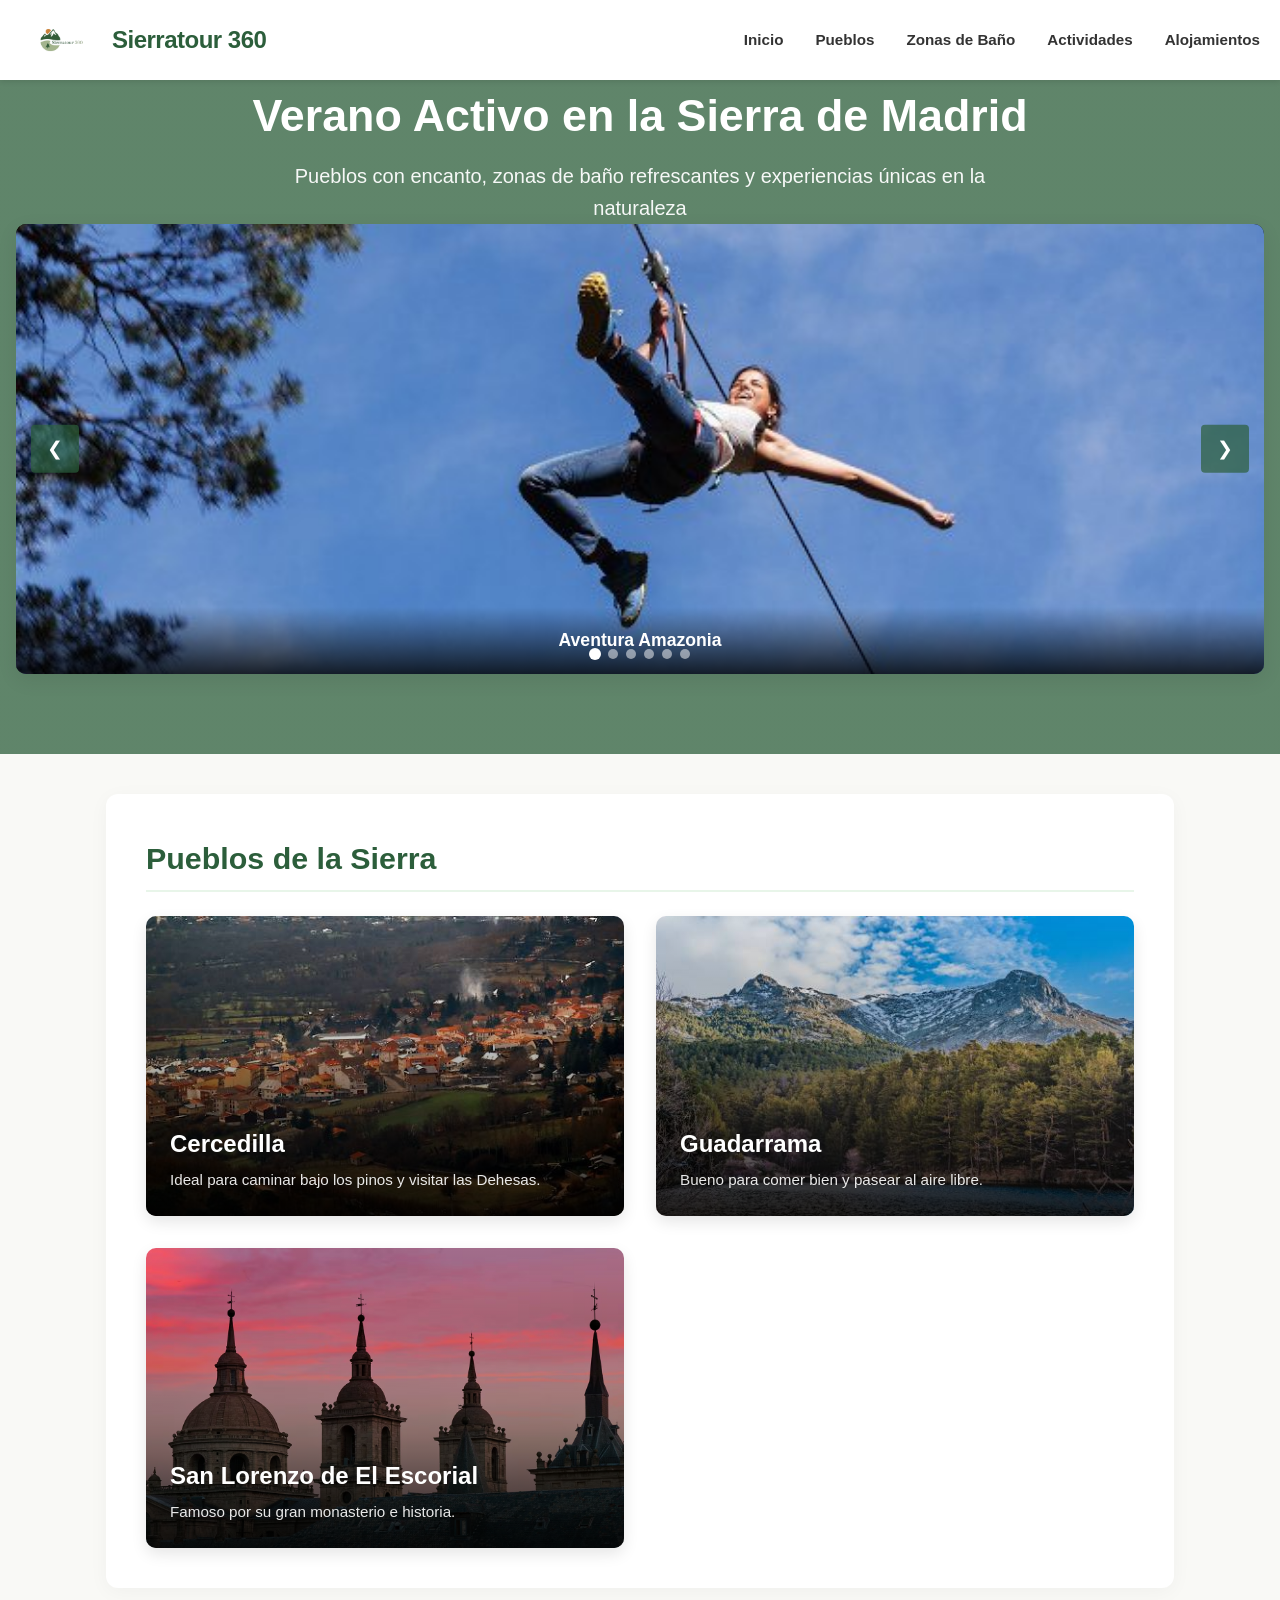
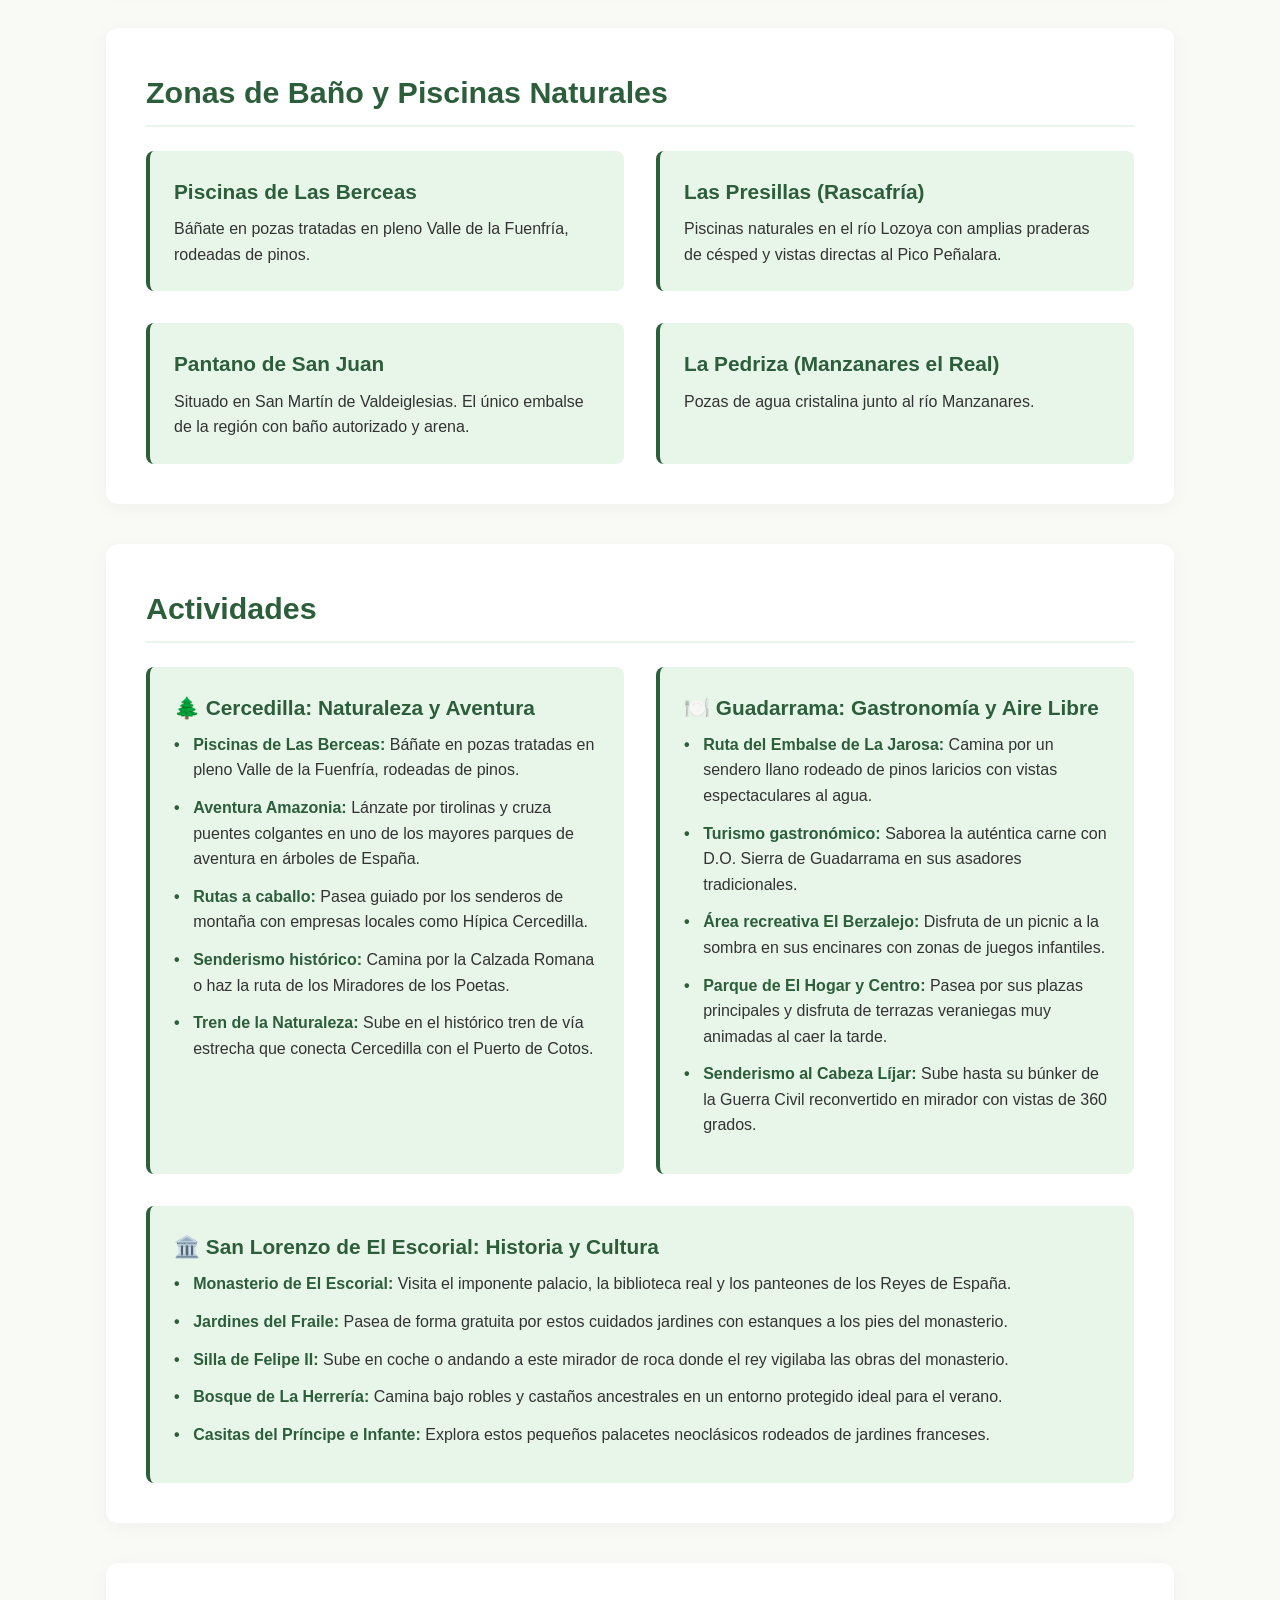
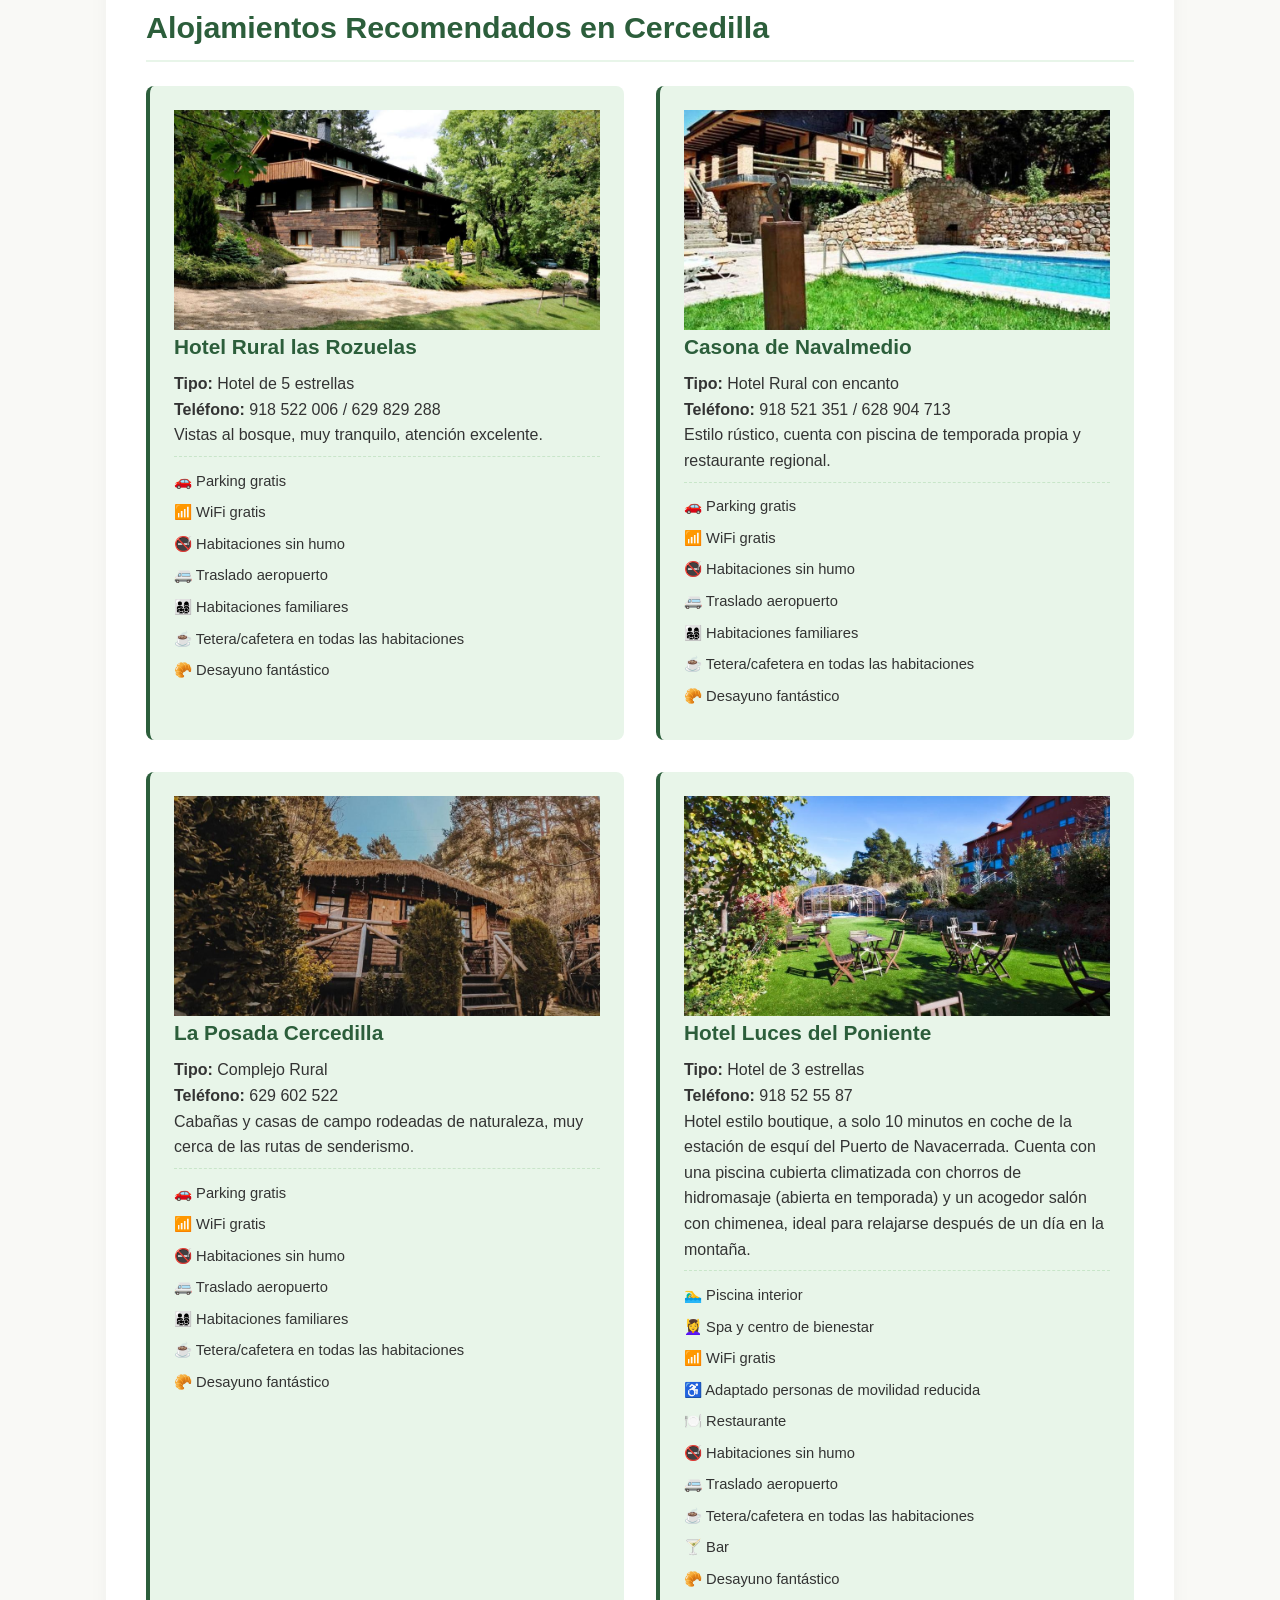
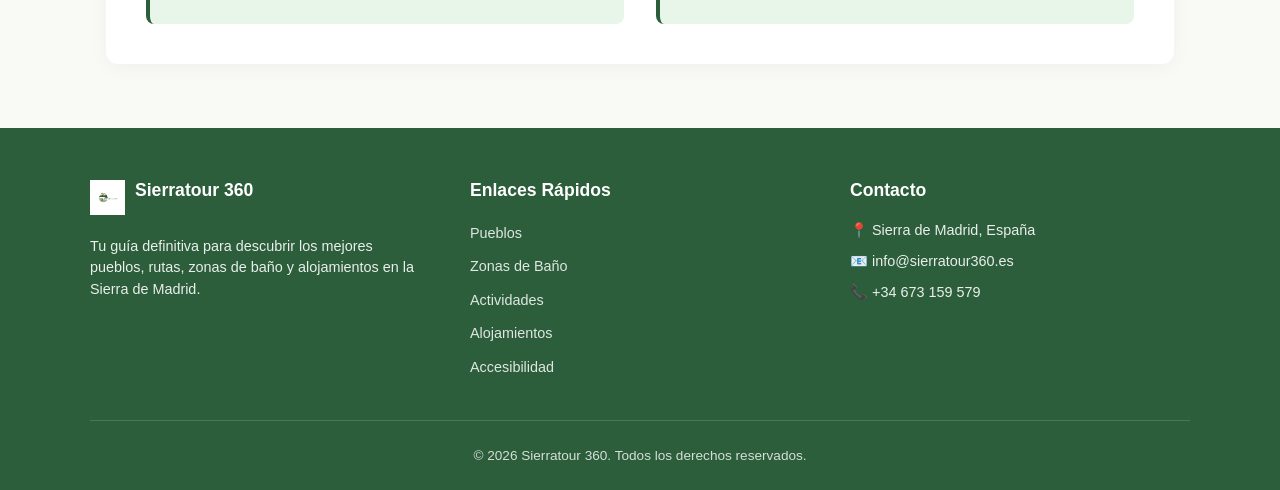
==== index.html @ 0db5c896 "Add files via upload" ====
<!DOCTYPE html>
<html lang="es">
<head>
    <meta charset="UTF-8">
    <meta name="viewport" content="width=device-width, initial-scale=1.0">
    <title>Sierratour 360 - Escapadas de Verano en la Sierra de Madrid</title>
    <link rel="stylesheet" href="./index.css">
    <link rel="icon" type="image/png" href="./img/favicon.png">
</head>
<body>
   
    <!-- Menú de Navegación Profesional -->
    <nav>
        <div class="nav-brand">
            <img src="./img/logo.png" alt="Logo de Sierratour 360" class="logo">
            <h1>Sierratour 360</h1>
        </div>
        <ul>
            <li><a href="./index.html">Inicio</a></li>
            <li><a href="#pueblos">Pueblos</a></li>
            <li><a href="#bano">Zonas de Baño</a></li>
            <li><a href="#actividades">Actividades</a></li>
            <li><a href="#alojamientos">Alojamientos</a></li>
        </ul>
    </nav>

    <header>
        <h1>Verano Activo en la Sierra de Madrid</h1>
        <p>Pueblos con encanto, zonas de baño refrescantes y experiencias únicas en la naturaleza</p>
    <div class="main-slider-container">
        <div class="main-slider-track">
            <div class="main-slide active">
                <img src="./img/amazonia.jpg" alt="Paisaje de montaña">
                <div class="main-slide-caption">Aventura Amazonia</div>
            </div>
            <div class="main-slide">
                <img src="./img/navacerrada.jpg" alt="Bosque de pinos">
                <div class="main-slide-caption">Rutas Navacerrada</div>
            </div>
            <div class="main-slide">
                <img src="./img/caballo.jpg" alt="Naturaleza estival">
                <div class="main-slide-caption">Rutas a Caballo</div>
            </div>
            <div class="main-slide">
                <img src="./img/escalada.jpg" alt="Guadarrama">
                <div class="main-slide-caption">Escalada en La Pedriza</div>
            </div>
            <div class="main-slide">
                <img src="./img/herreria.jpg" alt="San Lorenzo de El Escorial">
                <div class="main-slide-caption">Ruta por el bosque deLa Herreria</div>
        </div>
          <div class="main-slide">
                <img src="./img/monasterio.jpg" alt="San Lorenzo de El Escorial">
                <div class="main-slide-caption">Patrimonio e historia en El Escorial</div>
        </div>
        
        <!-- Botones de control manual -->
        <button class="main-slider-btn prev-btn" aria-label="Imagen anterior">&#10094;</button>
        <button class="main-slider-btn next-btn" aria-label="Imagen siguiente">&#10095;</button>

        <!-- Indicadores de puntos -->
        <div class="main-slider-dots">
            <span class="dot active" data-index="0"></span>
            <span class="dot" data-index="1"></span>
            <span class="dot" data-index="2"></span>
            <span class="dot" data-index="3"></span>
            <span class="dot" data-index="4"></span>
            <span class="dot" data-index="5"></span>
           
        </div>
    </div>
    </header>

    <main>
   
        <!-- Pueblos de la Sierra -->
        <section id="pueblos">
            <h2>Pueblos de la Sierra</h2>
            <div class="grid">
                <div class="town-card">
                    <img src="./img/cercedilla.jpg" alt="Cercedilla">
                    <div class="town-content">
                        <h3>Cercedilla</h3>
                        <p>Ideal para caminar bajo los pinos y visitar las Dehesas.</p>
                    </div>
                </div>
                <div class="town-card">
                    <img src="./img/Guadarrama.jpg" alt="Guadarrama">
                    <div class="town-content">
                        <h3>Guadarrama</h3>
                        <p>Bueno para comer bien y pasear al aire libre.</p>
                    </div>
                </div>
                <div class="town-card">
                    <img src="./img/monasterio2.jpg" alt="San Lorenzo de El Escorial">
                    <div class="town-content">
                        <h3>San Lorenzo de El Escorial</h3>
                        <p>Famoso por su gran monasterio e historia.</p>
                    </div>
                </div>
            </div>
        </section>

        <!-- Zonas de Baño -->
        <section id="bano">
            <h2>Zonas de Baño y Piscinas Naturales</h2>
            <div class="grid">
                <div class="card">
                    <h3>Piscinas de Las Berceas</h3>
                    <p>Báñate en pozas tratadas en pleno Valle de la Fuenfría, rodeadas de pinos.</p>
                </div>
                <div class="card">
                    <h3>Las Presillas (Rascafría)</h3>
                    <p>Piscinas naturales en el río Lozoya con amplias praderas de césped y vistas directas al Pico Peñalara.</p>
                </div>
                <div class="card">
                    <h3>Pantano de San Juan</h3>
                    <p>Situado en San Martín de Valdeiglesias. El único embalse de la región con baño autorizado y arena.</p>
                </div>
                <div class="card">
                    <h3>La Pedriza (Manzanares el Real)</h3>
                    <p>Pozas de agua cristalina junto al río Manzanares.</p>
                </div>
            </div>
        </section>

        <!-- Actividades -->
        <section id="actividades">
            <h2>Actividades</h2>
            <div class="grid">
                <div class="card">
                    <h3>🌲 Cercedilla: Naturaleza y Aventura</h3>
                    <ul>
                        <li><strong>Piscinas de Las Berceas:</strong> Báñate en pozas tratadas en pleno Valle de la Fuenfría, rodeadas de pinos.</li>
                        <li><strong>Aventura Amazonia:</strong> Lánzate por tirolinas y cruza puentes colgantes en uno de los mayores parques de aventura en árboles de España.</li>
                        <li><strong>Rutas a caballo:</strong> Pasea guiado por los senderos de montaña con empresas locales como Hípica Cercedilla.</li>
                        <li><strong>Senderismo histórico:</strong> Camina por la Calzada Romana o haz la ruta de los Miradores de los Poetas.</li>
                        <li><strong>Tren de la Naturaleza:</strong> Sube en el histórico tren de vía estrecha que conecta Cercedilla con el Puerto de Cotos.</li>
                    </ul>
                </div>

                <div class="card">
                    <h3>🍽️ Guadarrama: Gastronomía y Aire Libre</h3>
                    <ul>
                        <li><strong>Ruta del Embalse de La Jarosa:</strong> Camina por un sendero llano rodeado de pinos laricios con vistas espectaculares al agua.</li>
                        <li><strong>Turismo gastronómico:</strong> Saborea la auténtica carne con D.O. Sierra de Guadarrama en sus asadores tradicionales.</li>
                        <li><strong>Área recreativa El Berzalejo:</strong> Disfruta de un picnic a la sombra en sus encinares con zonas de juegos infantiles.</li>
                        <li><strong>Parque de El Hogar y Centro:</strong> Pasea por sus plazas principales y disfruta de terrazas veraniegas muy animadas al caer la tarde.</li>
                        <li><strong>Senderismo al Cabeza Líjar:</strong> Sube hasta su búnker de la Guerra Civil reconvertido en mirador con vistas de 360 grados.</li>
                    </ul>
                </div>

                <div class="card" style="grid-column: 1 / -1;">
                    <h3>🏛️ San Lorenzo de El Escorial: Historia y Cultura</h3>
                    <ul>
                        <li><strong>Monasterio de El Escorial:</strong> Visita el imponente palacio, la biblioteca real y los panteones de los Reyes de España.</li>
                        <li><strong>Jardines del Fraile:</strong> Pasea de forma gratuita por estos cuidados jardines con estanques a los pies del monasterio.</li>
                        <li><strong>Silla de Felipe II:</strong> Sube en coche o andando a este mirador de roca donde el rey vigilaba las obras del monasterio.</li>
                        <li><strong>Bosque de La Herrería:</strong> Camina bajo robles y castaños ancestrales en un entorno protegido ideal para el verano.</li>
                        <li><strong>Casitas del Príncipe e Infante:</strong> Explora estos pequeños palacetes neoclásicos rodeados de jardines franceses.</li>
                    </ul>
                </div>
            </div>
        </section>

        <!-- Alojamientos -->
        <section id="alojamientos">
            <h2>Alojamientos Recomendados en Cercedilla</h2>
            <div class="grid">
                <div class="card">
                    <div class="card-img-container">
                        <img src="./img/rozuelas.jpg" alt="Hotel Rural las Rozuelas">
                    </div>
                    <h3>Hotel Rural las Rozuelas </h3>
                    <p><strong>Tipo:</strong> Hotel de 5 estrellas</p>
                    <p><strong>Teléfono:</strong> 918 522 006 / 629 829 288</p>
                    <p>Vistas al bosque, muy tranquilo, atención excelente.</p>
                    <ul class="amenities-list">
                        <li>🚗 Parking gratis</li>
                        <li>📶 WiFi gratis</li>
                        <li>🚭 Habitaciones sin humo</li>
                        <li>🚐 Traslado aeropuerto</li>
                        <li>👨‍👩‍👧‍👦 Habitaciones familiares</li>
                        <li>☕ Tetera/cafetera en todas las habitaciones</li>
                        <li>🥐 Desayuno fantástico</li>
                    </ul>
                </div>
                <div class="card">
                    <div class="card-img-container">
                        <img src="./img/navalmedio.jpg" alt="Casona de Navalmedio">
                    </div>
                    <h3>Casona de Navalmedio</h3>
                    <p><strong>Tipo:</strong> Hotel Rural con encanto</p>
                    <p><strong>Teléfono:</strong> 918 521 351 / 628 904 713</p>
                    <p>Estilo rústico, cuenta con piscina de temporada propia y restaurante regional.</p>
                    <ul class="amenities-list">
                        <li>🚗 Parking gratis</li>
                        <li>📶 WiFi gratis</li>
                        <li>🚭 Habitaciones sin humo</li>
                        <li>🚐 Traslado aeropuerto</li>
                        <li>👨‍👩‍👧‍👦 Habitaciones familiares</li>
                        <li>☕ Tetera/cafetera en todas las habitaciones</li>
                        <li>🥐 Desayuno fantástico</li>
                    </ul>
                </div>
                <div class="card">
                    <div class="card-img-container">
                        <img src="./img/posada.jpg" alt="La Posada Cercedilla">
                    </div>
                    <h3>La Posada Cercedilla</h3>
                    <p><strong>Tipo:</strong> Complejo Rural</p>
                    <p><strong>Teléfono:</strong> 629 602 522</p>
                    <p>Cabañas y casas de campo rodeadas de naturaleza, muy cerca de las rutas de senderismo.</p>
                    <ul class="amenities-list">
                        <li>🚗 Parking gratis</li>
                        <li>📶 WiFi gratis</li>
                        <li>🚭 Habitaciones sin humo</li>
                        <li>🚐 Traslado aeropuerto</li>
                        <li>👨‍👩‍👧‍👦 Habitaciones familiares</li>
                        <li>☕ Tetera/cafetera en todas las habitaciones</li>
                        <li>🥐 Desayuno fantástico</li>
                    </ul>
                </div>
                <div class="card">
                    <div class="card-img-container">
                        <img src="./img/poniente.jpg" alt="Hotel Luces del Poniente">
                    </div>
                    <h3>Hotel Luces del Poniente</h3>
                    <p><strong>Tipo:</strong> Hotel de 3 estrellas</p>
                    <p><strong>Teléfono:</strong> 918 52 55 87</p>
                    <p> Hotel estilo boutique, a solo 10 minutos en coche de la estación de esquí del Puerto de Navacerrada. Cuenta con una piscina cubierta climatizada con chorros de hidromasaje (abierta en temporada) y un acogedor salón con chimenea, ideal para relajarse después de un día en la montaña.</p>
                    <ul class="amenities-list">
                        <li>🏊‍♂️ Piscina interior</li>
                        <li>💆‍♀️ Spa y centro de bienestar</li>
                        <li>📶 WiFi gratis</li>
                        <li>♿ Adaptado personas de movilidad reducida</li>
                        <li>🍽️ Restaurante</li>
                        <li>🚭 Habitaciones sin humo</li>
                        <li>🚐 Traslado aeropuerto</li>
                        <li>☕ Tetera/cafetera en todas las habitaciones</li>
                        <li>🍸 Bar</li>
                        <li>🥐 Desayuno fantástico</li>
                    </ul>
                </div>
            </div>
        </section>
    </main>
<script src="./index.js"></script>
    <!-- Footer Profesional -->
    <footer>
        <div class="footer-content">
            <div class="footer-col">
                <div class="footer-brand">
                    <img src="./img/logo.png" alt="Logo de Sierratour 360" class="footer-logo">
                    <h3>Sierratour 360</h3>
                </div>
                <p>Tu guía definitiva para descubrir los mejores pueblos, rutas, zonas de baño y alojamientos en la Sierra de Madrid.</p>
            </div>
            
            <div class="footer-col">
                <h4>Enlaces Rápidos</h4>
                <ul>
                    <li><a href="#pueblos">Pueblos</a></li>
                    <li><a href="#bano">Zonas de Baño</a></li>
                    <li><a href="#actividades">Actividades</a></li>
                    <li><a href="#alojamientos">Alojamientos</a></li>
                      <li><a href="./accesibilidad.html">Accesibilidad</a></li>
                </ul>
            </div>

            <div class="footer-col">
                <h4>Contacto</h4>
                <p>📍 Sierra de Madrid, España</p>
                <p>📧 info@sierratour360.es</p>
                <p>📞 +34 673 159 579</p>
            </div>
        </div>
        
        <div class="footer-bottom">
            <p>&copy; 2026 Sierratour 360. Todos los derechos reservados.</p>
        </div>
    </footer>

</body>
</html>
---- index.css ----
:root {
            --primary: #2c5e3b;
            --secondary: #e8f5e9;
            --accent: #d4a373;
            --text: #333333;
            --bg: #f9f9f6;
            --white: #ffffff;
        }

        * {
            box-sizing: border-box;
            margin: 0;
            padding: 0;
            font-family: 'Segoe UI', Tahoma, Geneva, Verdana, sans-serif;
            scroll-behavior: smooth;
        }

        body {
            background-color: var(--bg);
            color: var(--text);
            line-height: 1.6;
        }

        /* Navbar Sticky Profesional */
nav {
    position: fixed;
    top: 0;
    left: 0;
    width: 100%;
    height: 80px; /* Altura fija y compacta (puedes probar entre 50px y 80px) */
    display: flex;
    justify-content: space-between;
    align-items: center;
    padding: 0 20px;
    background-color: #ffffff; /* Asegúrate de que tenga fondo para que no se mezcle con el texto */
    box-shadow: 0 2px 5px rgba(0,0,0,0.1);
    z-index: 1000; /* Para que siempre esté por encima de todo */
}

        /* Contenedor para alinear logo y título horizontalmente */
        .nav-brand {
            display: flex;
            align-items: center;
            gap: 12px;
        }

        /* Estilo y tamaño controlado para la imagen del logo */
        nav .logo {
            height: 80px;
            width: auto;
            object-fit: contain;
        }

        nav h1 {
            font-size: 1.5rem;
            color: var(--primary);
            font-weight: 700;
            letter-spacing: -0.5px;
        }

        nav ul {
            list-style: none;
            display: flex;
            gap: 2rem;
            flex-wrap: wrap;
        }

        nav a {
            text-decoration: none;
            color: var(--text);
            font-weight: 600;
            font-size: 0.95rem;
            transition: color 0.3s;
        }

        nav a:hover {
            color: var(--primary);
        }

        /* Ajuste responsive opcional para móviles */
        @media (max-width: 768px) {
            nav {
                flex-direction: column;
                gap: 1rem;
                padding: 1rem;
            }
        }
        header {
            background: linear-gradient(rgba(44, 94, 59, 0.75), rgba(44, 94, 59, 0.75)), url('https://images.unsplash.com/photo-1506744038136-46273834b3fb?auto=format&fit=crop&w=1200&q=80') no-repeat center center/cover;
            color: var(--white);
            text-align: center;
            padding: 5rem 1rem;
        }

        header h1 {
            font-size: 2.8rem;
            margin-bottom: 0.5rem;
            font-weight: 800;
        }

        header p {
            font-size: 1.25rem;
            opacity: 0.95;
            max-width: 700px;
            margin: 0 auto;
        }

        main {
            max-width: 1100px;
            margin: 2.5rem auto;
            padding: 0 1rem;
        }

        section {
            background: var(--white);
            margin-bottom: 2.5rem;
            padding: 2.5rem;
            border-radius: 12px;
            box-shadow: 0 4px 20px rgba(0,0,0,0.04);
            scroll-margin-top: 90px;
        }

        h2 {
            color: var(--primary);
            margin-bottom: 1.5rem;
            font-size: 1.9rem;
            border-bottom: 2px solid var(--secondary);
            padding-bottom: 0.5rem;
            font-weight: 700;
        }

        .grid {
            display: grid;
            grid-template-columns: repeat(auto-fit, minmax(320px, 1fr));
            gap: 2rem;
        }

        .card {
            background: var(--secondary);
            padding: 1.5rem;
            border-radius: 8px;
            border-left: 4px solid var(--primary);
            transition: transform 0.3s ease, box-shadow 0.3s ease;
        }

        .card:hover {
            transform: translateY(-3px);
            box-shadow: 0 6px 15px rgba(0,0,0,0.06);
        }

        .card h3 {
            color: var(--primary);
            margin-bottom: 0.5rem;
            font-size: 1.3rem;
        }

        .card ul {
            list-style-type: none;
            margin-top: 0.5rem;
        }

        .card li {
            margin-bottom: 0.75rem;
            position: relative;
            padding-left: 1.2rem;
        }

        .card li::before {
            content: "•";
            color: var(--primary);
            font-weight: bold;
            position: absolute;
            left: 0;
        }

        .card li strong {
            color: var(--primary);
        }
.card-img-container {
            width: 100%;
            height: 220px;
            overflow: hidden;
            position: relative;
        }

        .card-img-container img {
            width: 100%;
            height: 100%;
            object-fit: cover;
            object-position: center;
            transition: transform 0.5s ease;
        }

        .card:hover .card-img-container img {
            transform: scale(1.05);
        }
        .amenities-list {
            list-style: none;
            margin-top: 0.8rem;
            padding-top: 0.8rem;
            border-top: 1px dashed #c8e6c9;
        }

        .amenities-list li {
            margin-bottom: 0.5rem;
            font-size: 0.92rem;
            display: flex;
            align-items: center;
            gap: 0.5rem;
            padding-left: 0 !important;
        }

        .amenities-list li::before {
            content: none !important;
        }

        /* Tarjetas de Pueblos con Imagen de Fondo */
        .town-card {
            position: relative;
            border-radius: 10px;
            overflow: hidden;
            height: 300px;
            display: flex;
            flex-direction: column;
            justify-content: flex-end;
            color: var(--white);
            box-shadow: 0 6px 15px rgba(0,0,0,0.1);
            transition: transform 0.3s ease;
        }

        .town-card:hover {
            transform: translateY(-4px);
        }

        .town-card::before {
            content: "";
            position: absolute;
            top: 0;
            left: 0;
            width: 100%;
            height: 100%;
            background: linear-gradient(to top, rgba(0,0,0,0.85) 0%, rgba(0,0,0,0.2) 60%, transparent 100%);
            z-index: 1;
        }

        .town-card img {
            position: absolute;
            top: 0;
            left: 0;
            width: 100%;
            height: 100%;
            object-fit: cover;
            z-index: 0;
            transition: transform 0.5s ease;
        }

        .town-card:hover img {
            transform: scale(1.05);
        }

        .town-content {
            position: relative;
            z-index: 2;
            padding: 1.5rem;
        }

        .town-content h3 {
            font-size: 1.5rem;
            margin-bottom: 0.3rem;
            color: var(--white);
        }

        .town-content p {
            font-size: 0.95rem;
            opacity: 0.9;
        }

       /* Footer Profesional */
        footer {
            background-color: var(--primary);
            color: var(--white);
            margin-top: 4rem;
            padding: 3rem 2rem 1.5rem 2rem;
        }

        .footer-content {
            max-width: 1100px;
            margin: 0 auto;
            display: grid;
            grid-template-columns: repeat(auto-fit, minmax(250px, 1fr));
            gap: 2.5rem;
            padding-bottom: 2rem;
            border-bottom: 1px solid rgba(255, 255, 255, 0.15);
        }

        .footer-col h3, 
        .footer-col h4 {
            color: var(--white);
            margin-bottom: 1rem;
            font-size: 1.1rem;
            font-weight: 700;
        }

        .footer-brand {
            display: flex;
            align-items: center;
            gap: 10px;
            margin-bottom: 1rem;
        }

        .footer-logo {
            height: 35px;
            width: auto;
            object-fit: contain;
        }

        .footer-col p {
            font-size: 0.9rem;
            opacity: 0.9;
            margin-bottom: 0.6rem;
            line-height: 1.5;
        }

        .footer-col ul {
            list-style: none;
            padding: 0;
        }

        .footer-col ul li {
            margin-bottom: 0.5rem;
        }

        .footer-col ul li a {
            color: var(--white);
            text-decoration: none;
            opacity: 0.85;
            font-size: 0.9rem;
            transition: opacity 0.3s ease;
        }

        .footer-col ul li a:hover {
            opacity: 1;
            text-decoration: underline;
        }

        .footer-bottom {
            max-width: 1100px;
            margin: 0 auto;
            padding-top: 1.5rem;
            text-align: center;
            font-size: 0.85rem;
            opacity: 0.8;
        }
        @media (max-width: 768px) {
            nav {
                flex-direction: column;
                gap: 1rem;
                padding: 1rem;
            }
            nav ul {
                gap: 1rem;
                justify-content: center;
            }
            header h1 {
                font-size: 2.2rem;
            }
        }
        .main-slider-container {
        position: relative;
        width: 100%;
        height: 450px;
        border-radius: 10px;
        overflow: hidden;
        box-shadow: 0 6px 20px rgba(0,0,0,0.08);
        background-color: #000;
    }

    .main-slider-track {
        position: relative;
        width: 100%;
        height: 100%;
    }

    .main-slide {
        position: absolute;
        top: 0;
        left: 0;
        width: 100%;
        height: 100%;
        opacity: 0;
        transition: opacity 0.8s ease-in-out;
    }

    .main-slide.active {
        opacity: 1;
        z-index: 2;
    }

    .main-slide img {
        width: 100%;
        height: 100%;
        object-fit: cover;
    }

    .main-slide-caption {
        position: absolute;
        bottom: 0;
        left: 0;
        width: 100%;
        padding: 1.2rem 2rem;
        background: linear-gradient(to top, rgba(0,0,0,0.8), transparent);
        color: #ffffff;
        font-size: 1.1rem;
        font-weight: 600;
        text-align: center;
        z-index: 3;
    }

    .main-slider-btn {
        position: absolute;
        top: 50%;
        transform: translateY(-50%);
        background-color: rgba(44, 94, 59, 0.7);
        color: white;
        border: none;
        padding: 0.8rem 1rem;
        font-size: 1.2rem;
        cursor: pointer;
        z-index: 10;
        border-radius: 4px;
        transition: background-color 0.3s;
    }

    .main-slider-btn:hover {
        background-color: rgba(44, 94, 59, 1);
    }

    .prev-btn {
        left: 15px;
    }

    .next-btn {
        right: 15px;
    }

    .main-slider-dots {
        position: absolute;
        bottom: 15px;
        left: 50%;
        transform: translateX(-50%);
        display: flex;
        gap: 8px;
        z-index: 10;
    }

    .dot {
        width: 10px;
        height: 10px;
        border-radius: 50%;
        background-color: rgba(255, 255, 255, 0.5);
        cursor: pointer;
        transition: background-color 0.3s;
    }

    .dot.active {
        background-color: #ffffff;
        transform: scale(1.2);
    }

    @media (max-width: 768px) {
        .main-slider-container {
            height: 300px;
        }
        .main-slide-caption {
            font-size: 0.95rem;
            padding: 0.8rem 1rem;
        }
    }
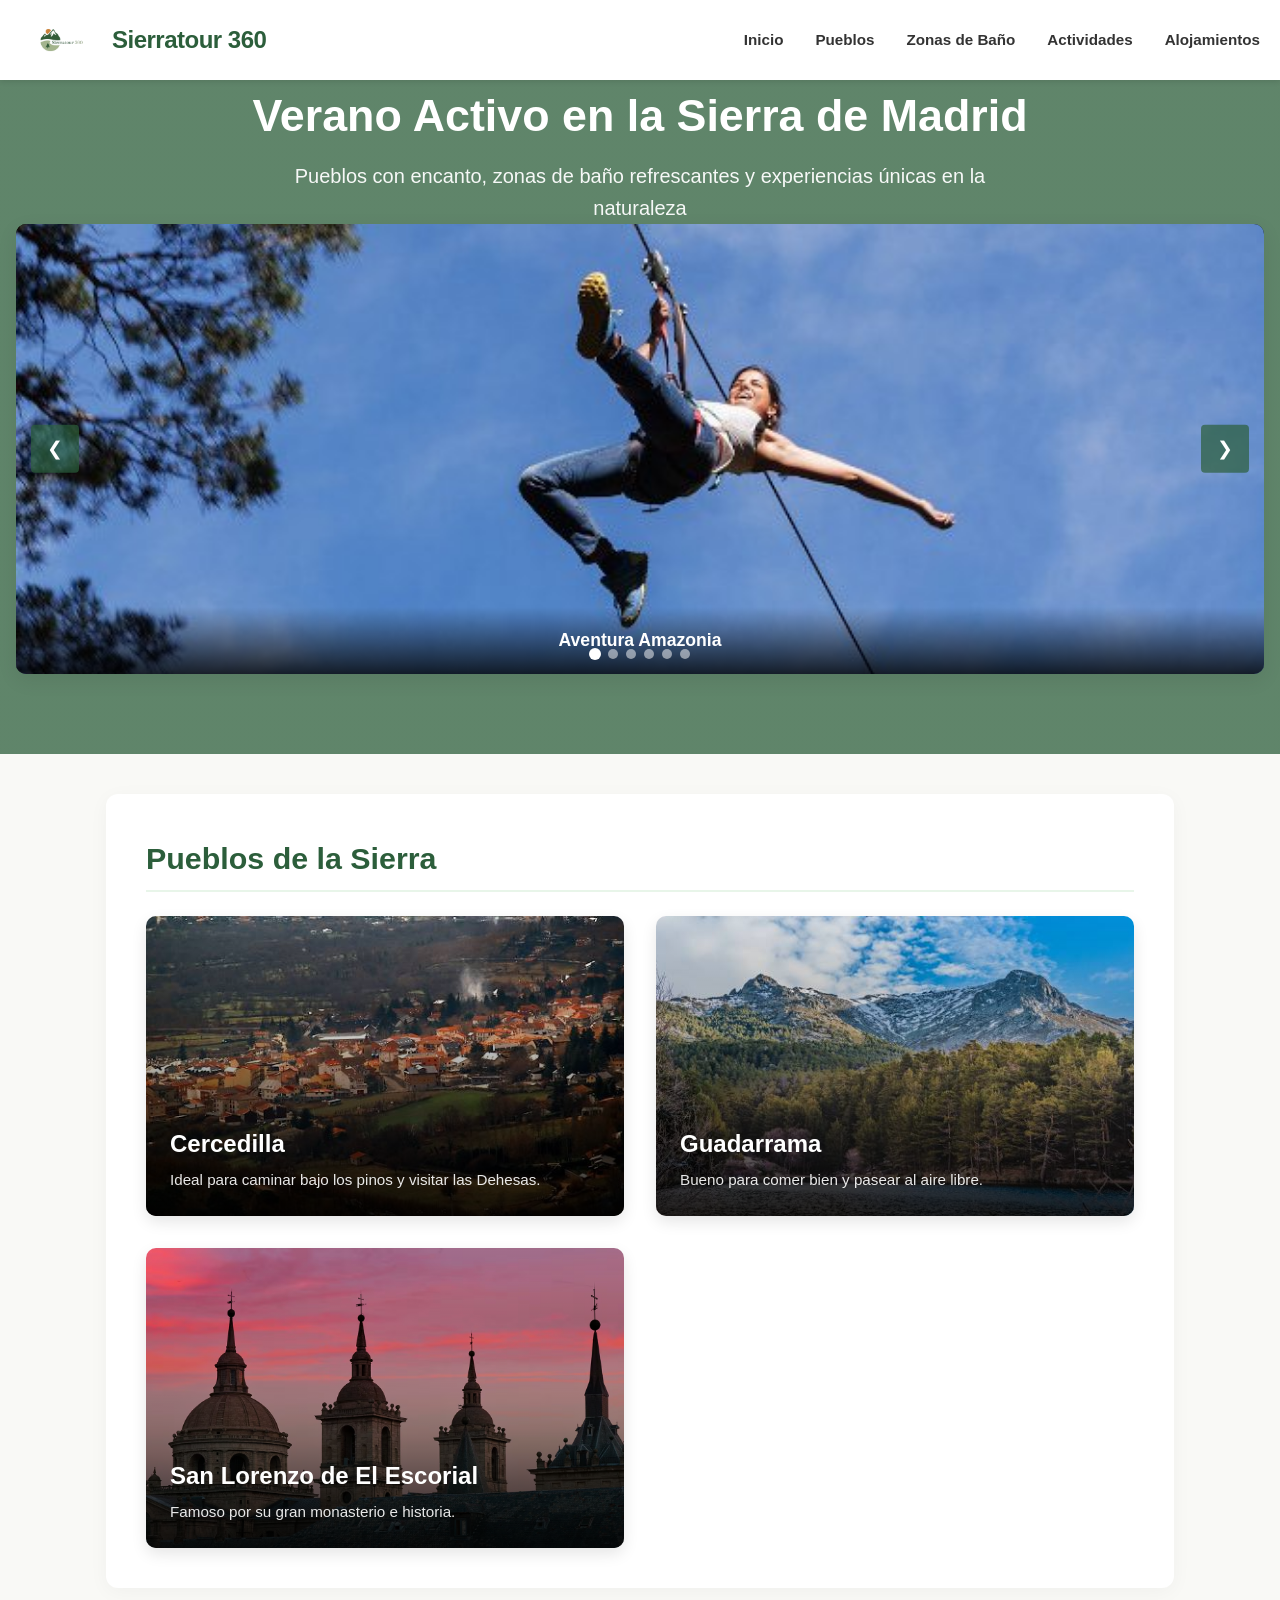
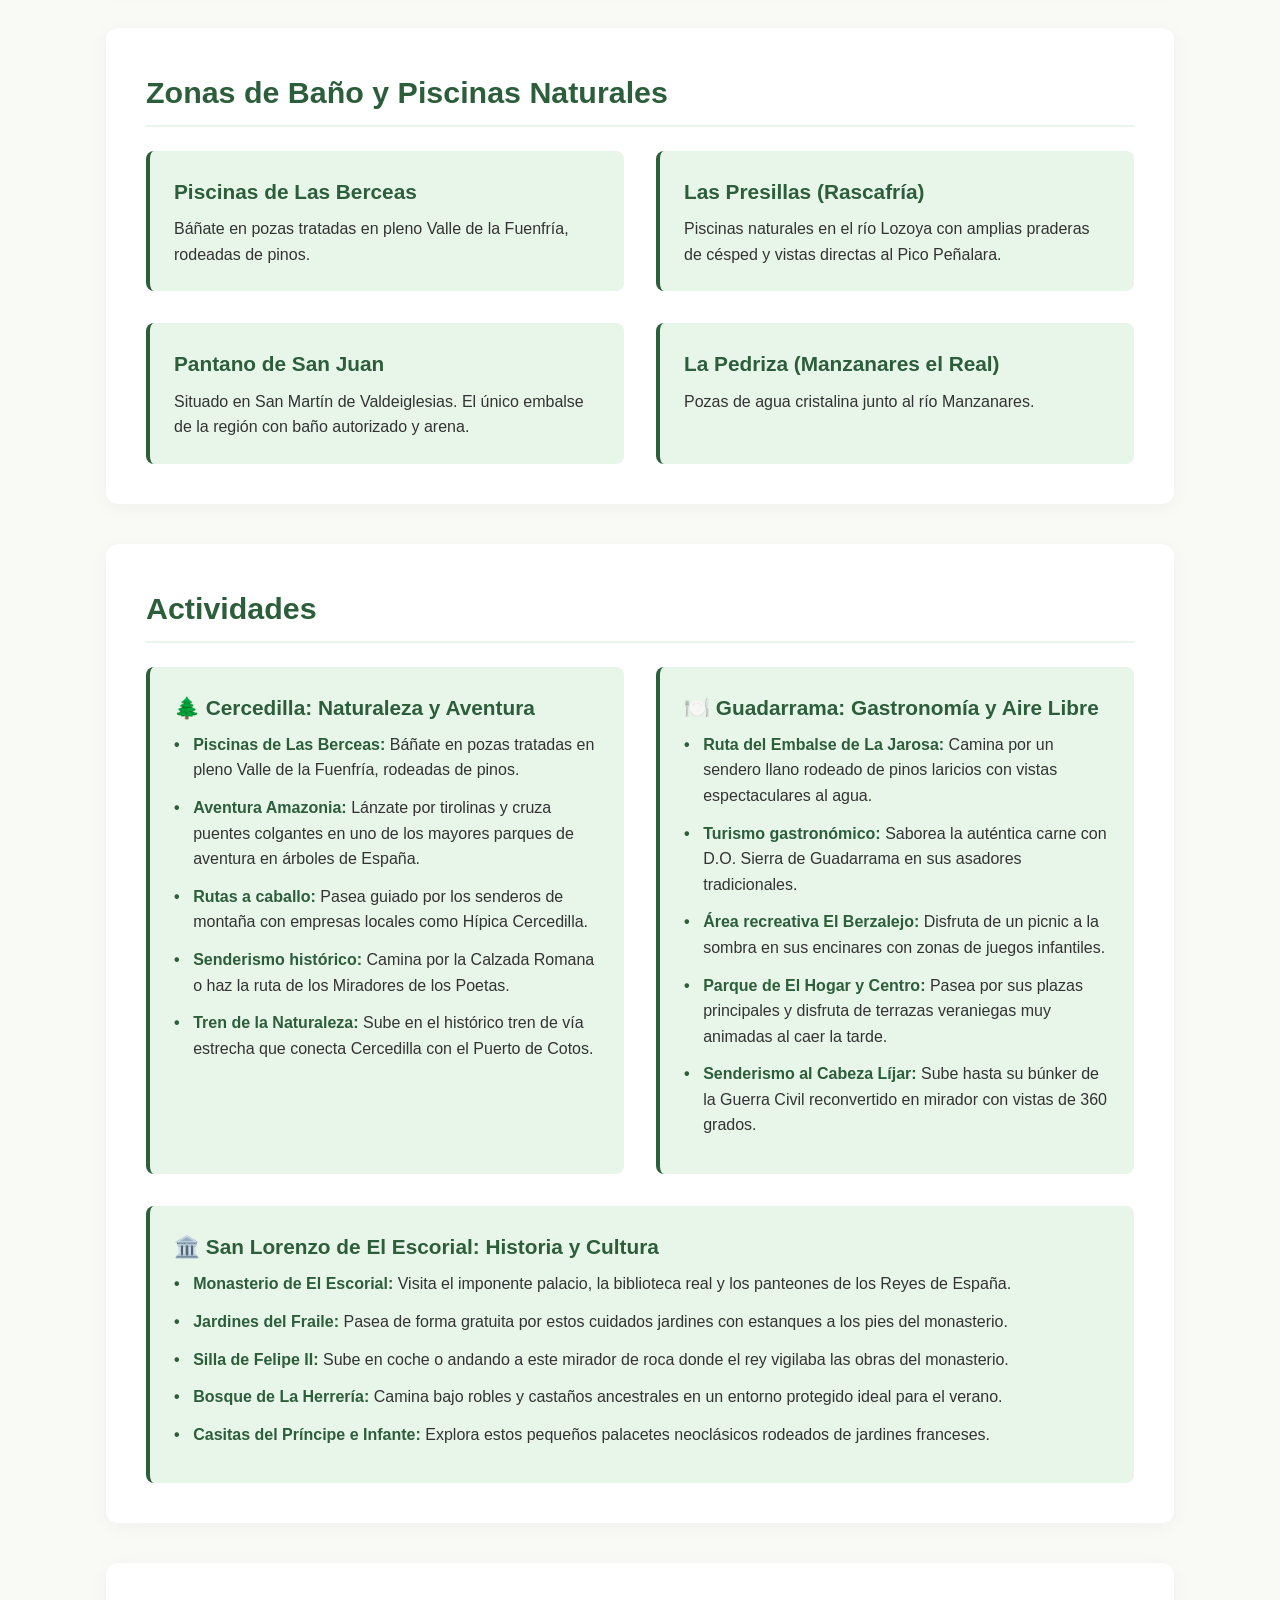
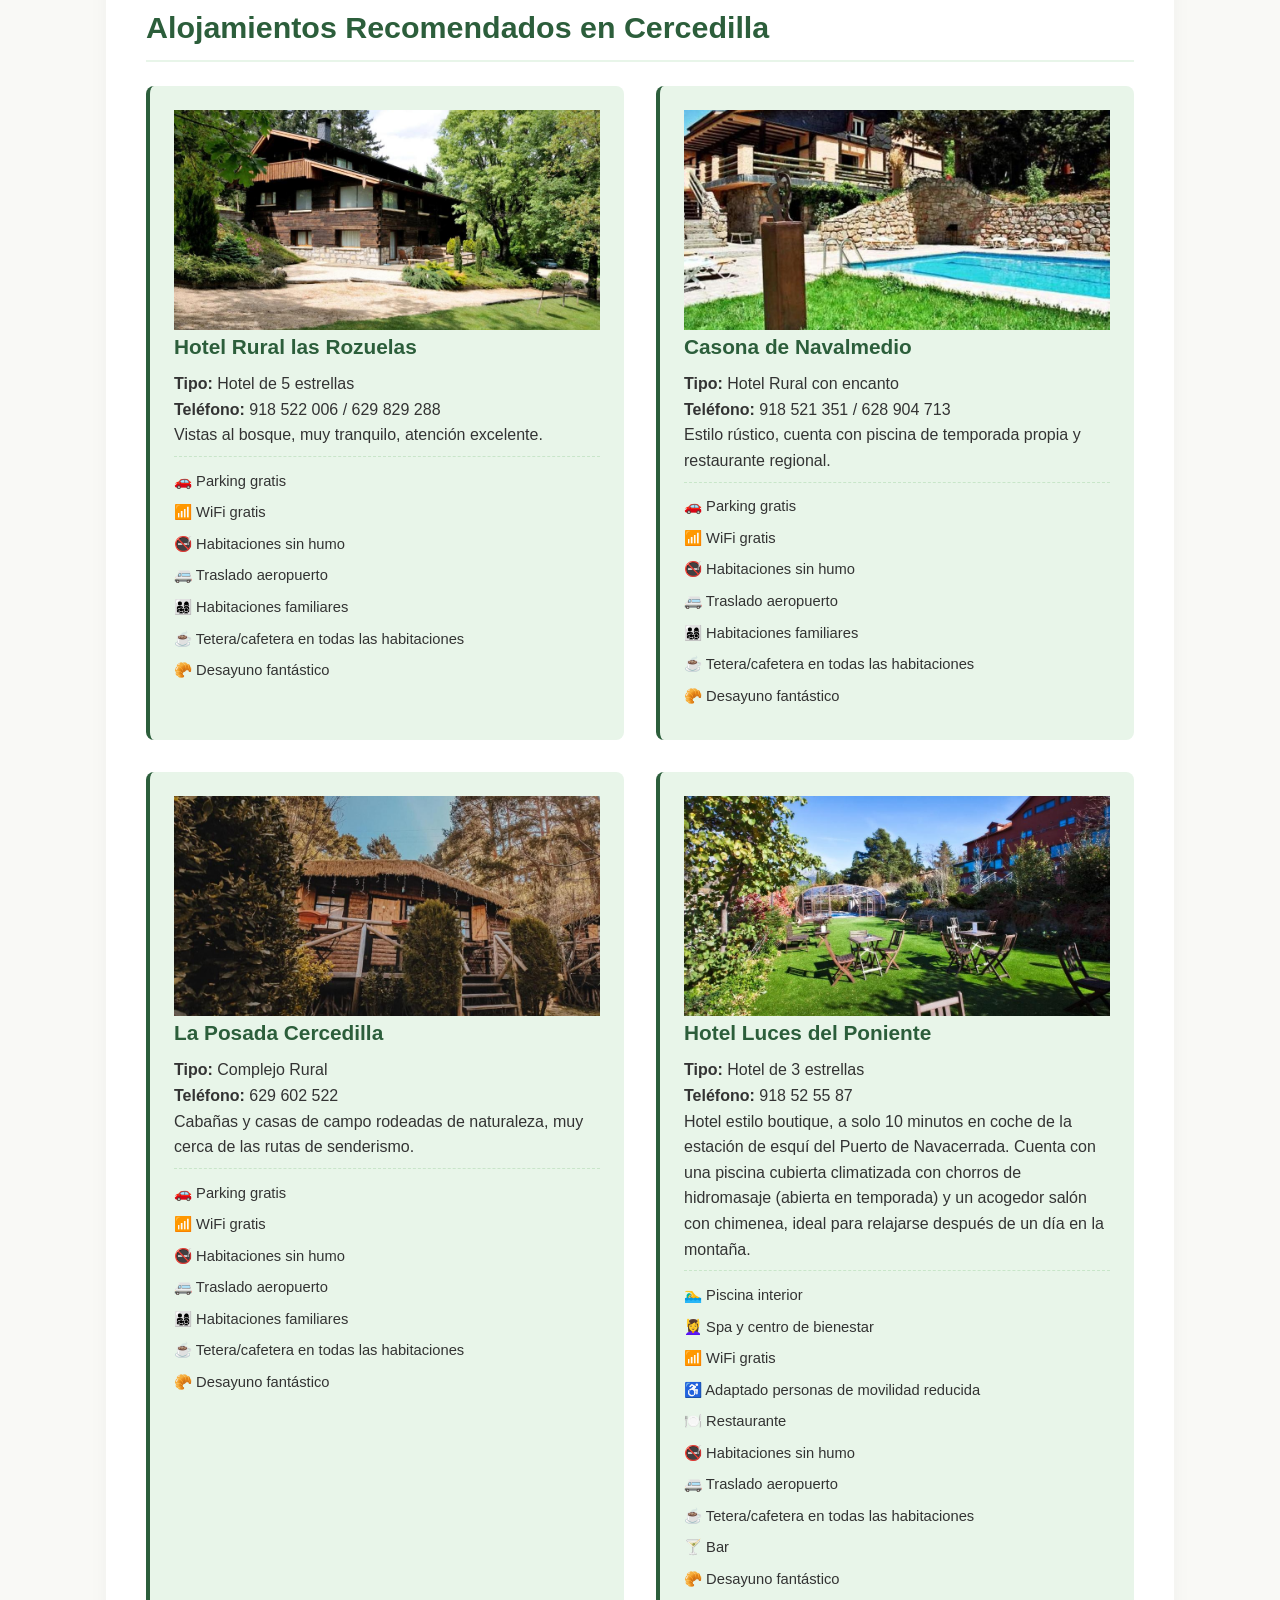
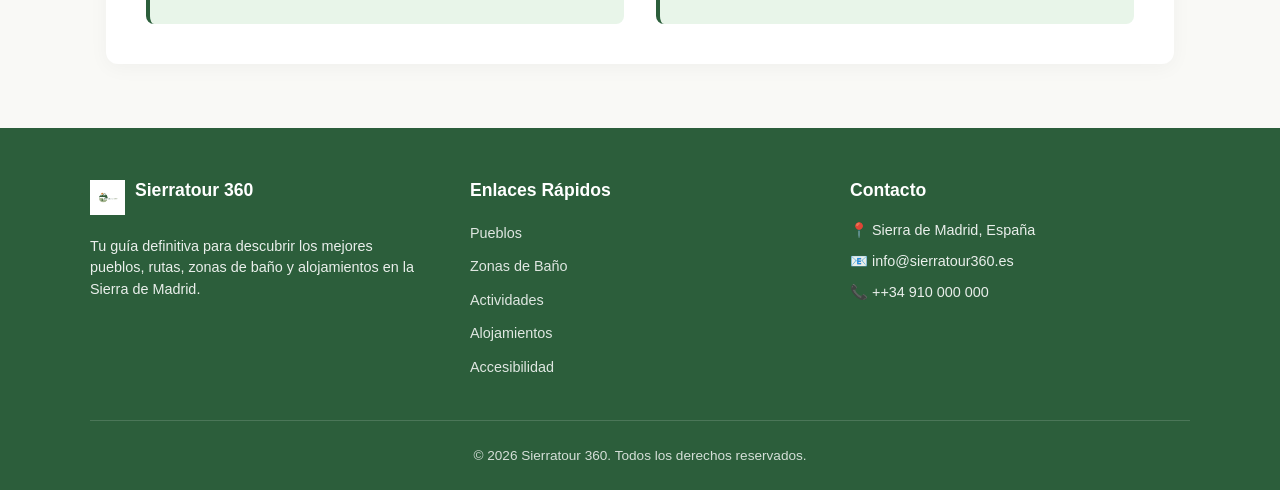
==== commit 66568910: "Fix HTML encoding issues in index.html" ====
--- a/index.html
+++ b/index.html
@@ -5,7 +5,7 @@
     <meta name="viewport" content="width=device-width, initial-scale=1.0">
     <title>Sierratour 360 - Escapadas de Verano en la Sierra de Madrid</title>
     <link rel="stylesheet" href="./index.css">
-    <link rel="icon" type="image/png" href="./img/favicon.png">
+    <link rel="icon" type="image/png" href="./img/logo.png">
 </head>
 <body>
    
@@ -272,7 +272,7 @@
                 <h4>Contacto</h4>
                 <p>📍 Sierra de Madrid, España</p>
                 <p>📧 info@sierratour360.es</p>
-                <p>📞 +34 673 159 579</p>
+                <p>📞 ++34 910 000 000</p>
             </div>
         </div>
         
@@ -282,4 +282,4 @@
     </footer>
 
 </body>
-</html>+</html>
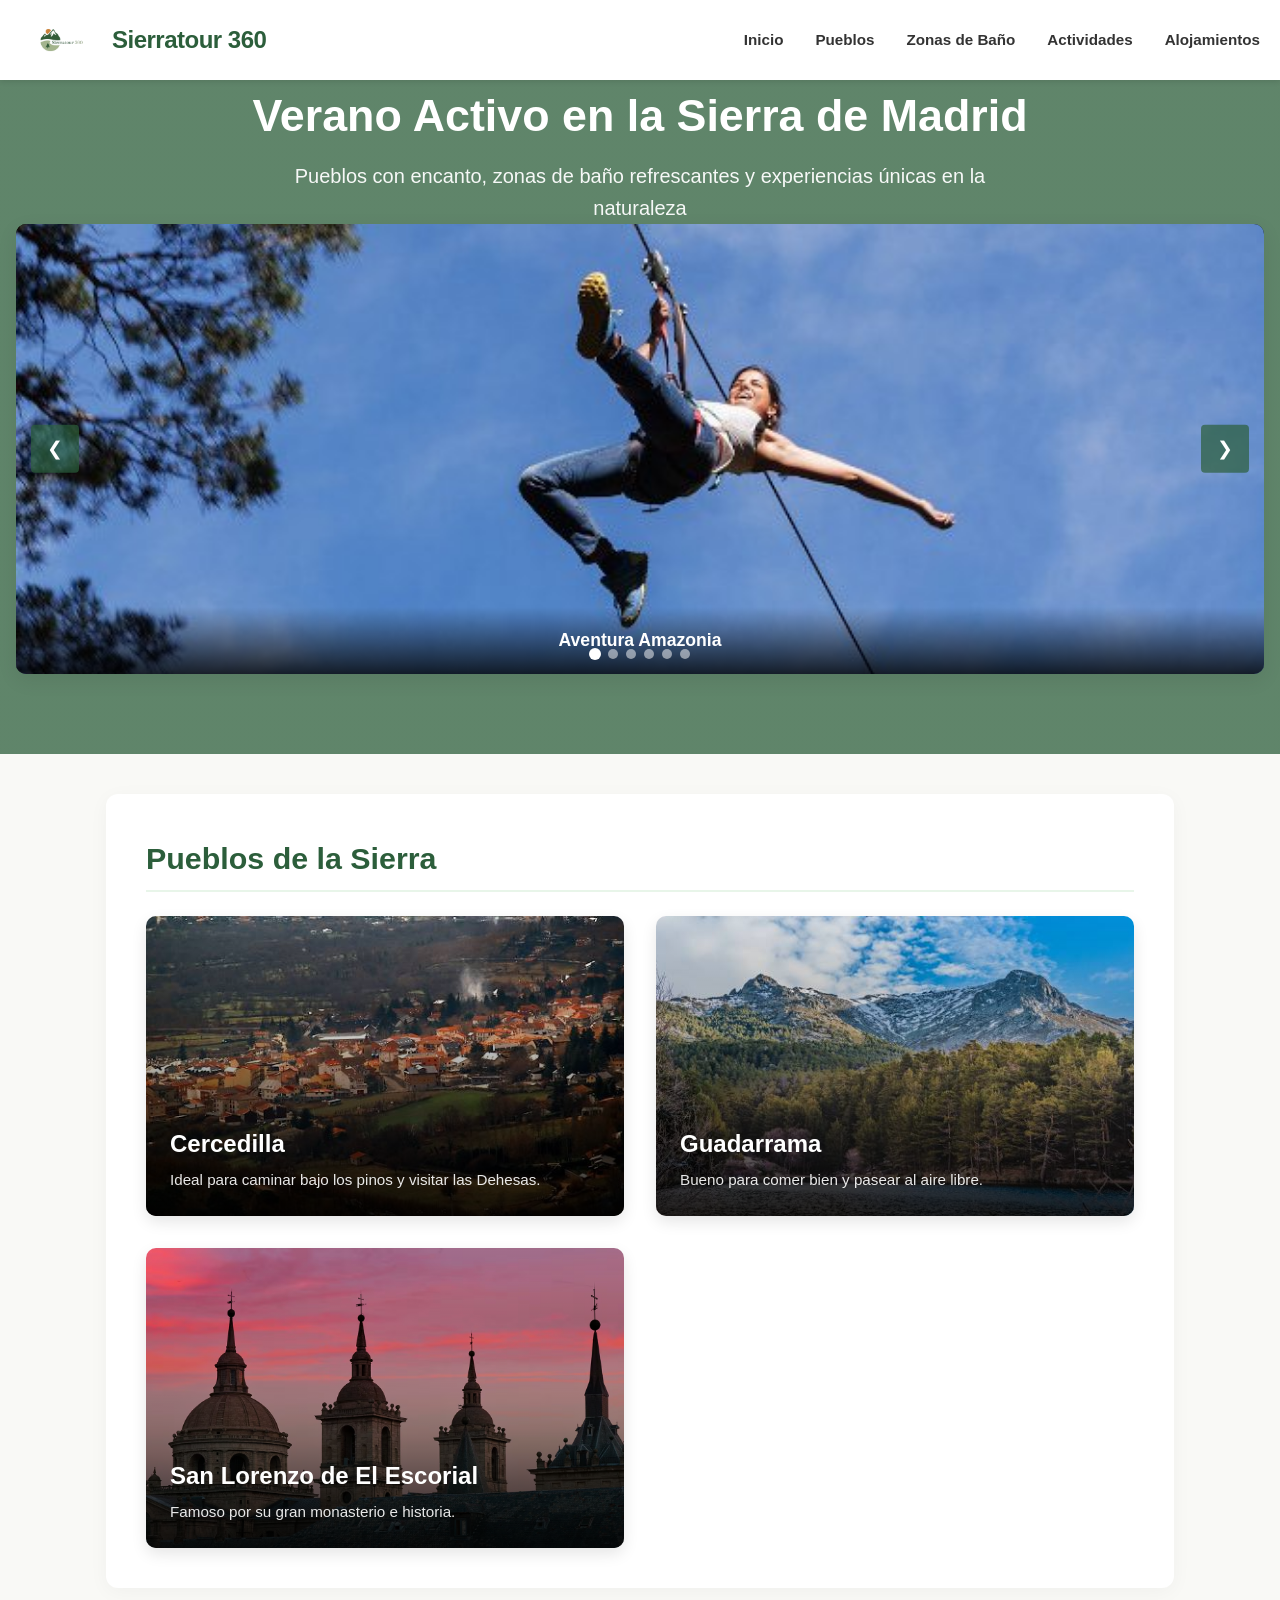
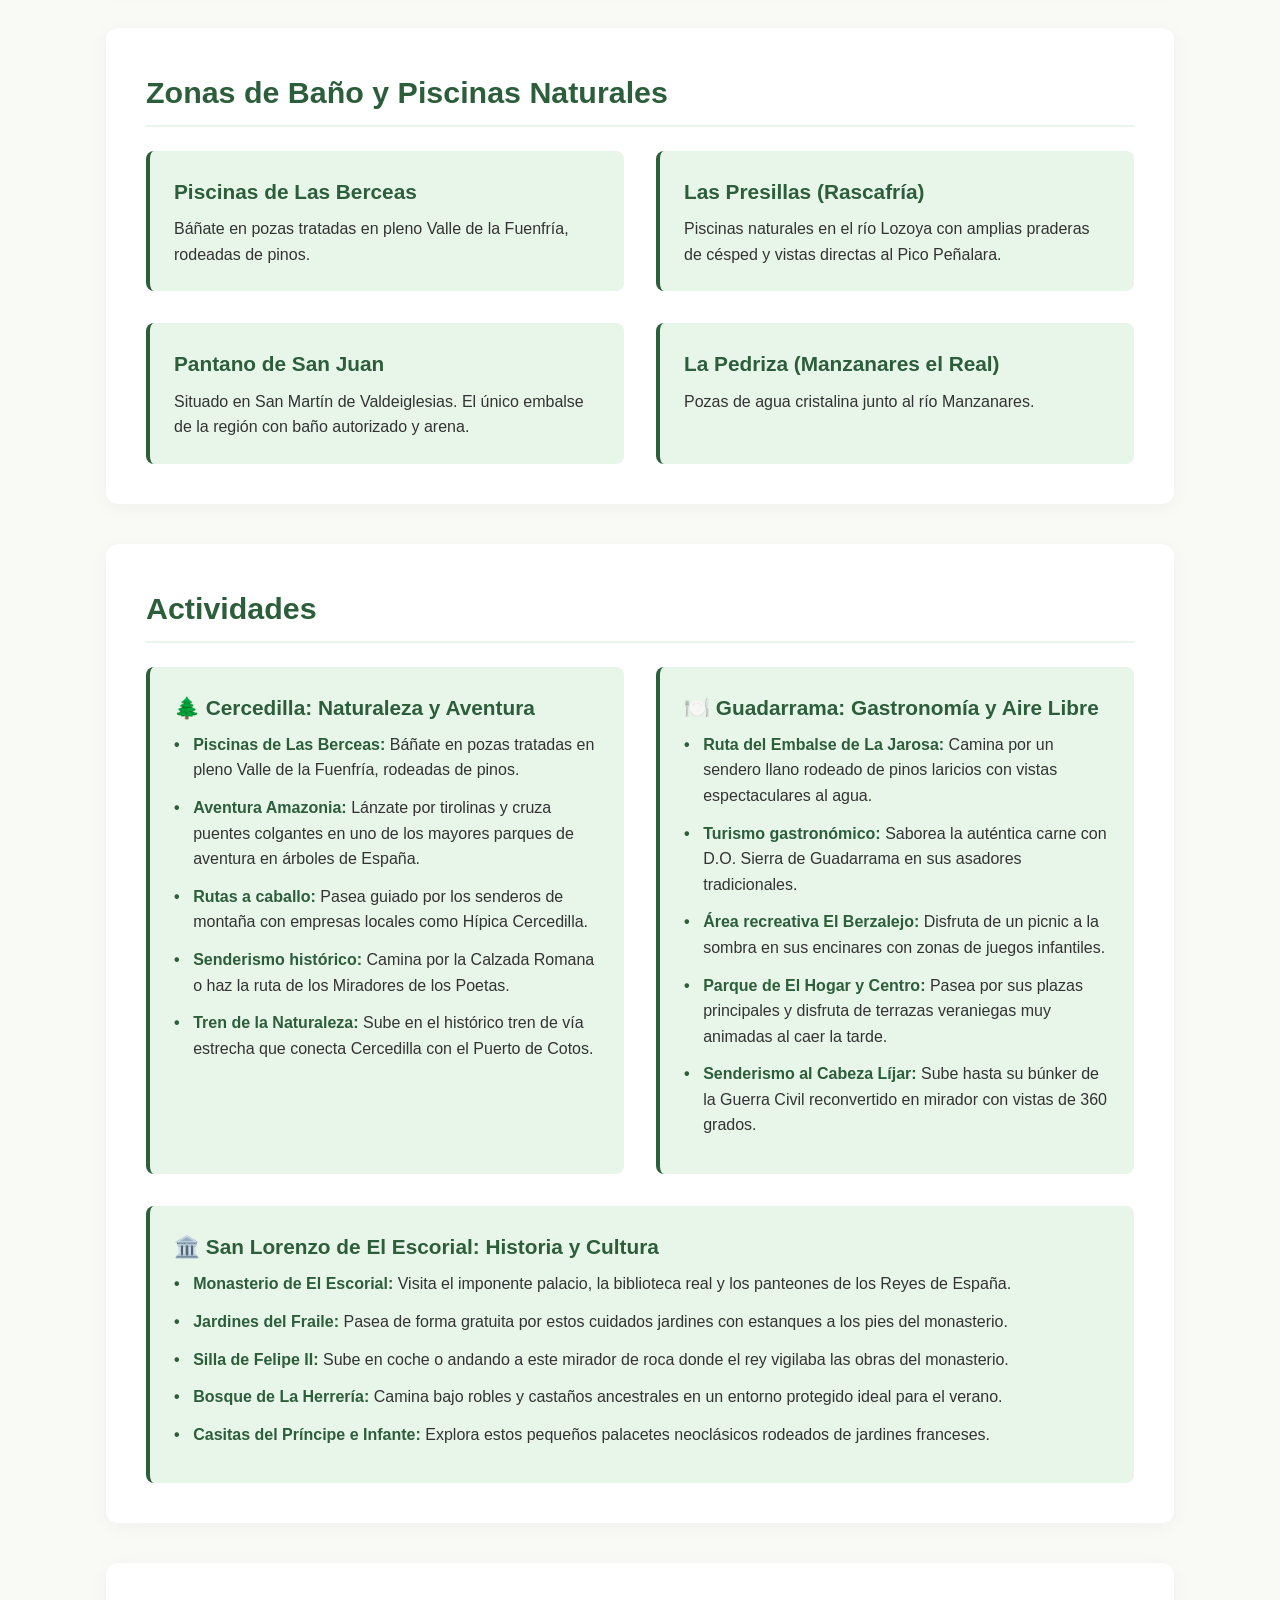
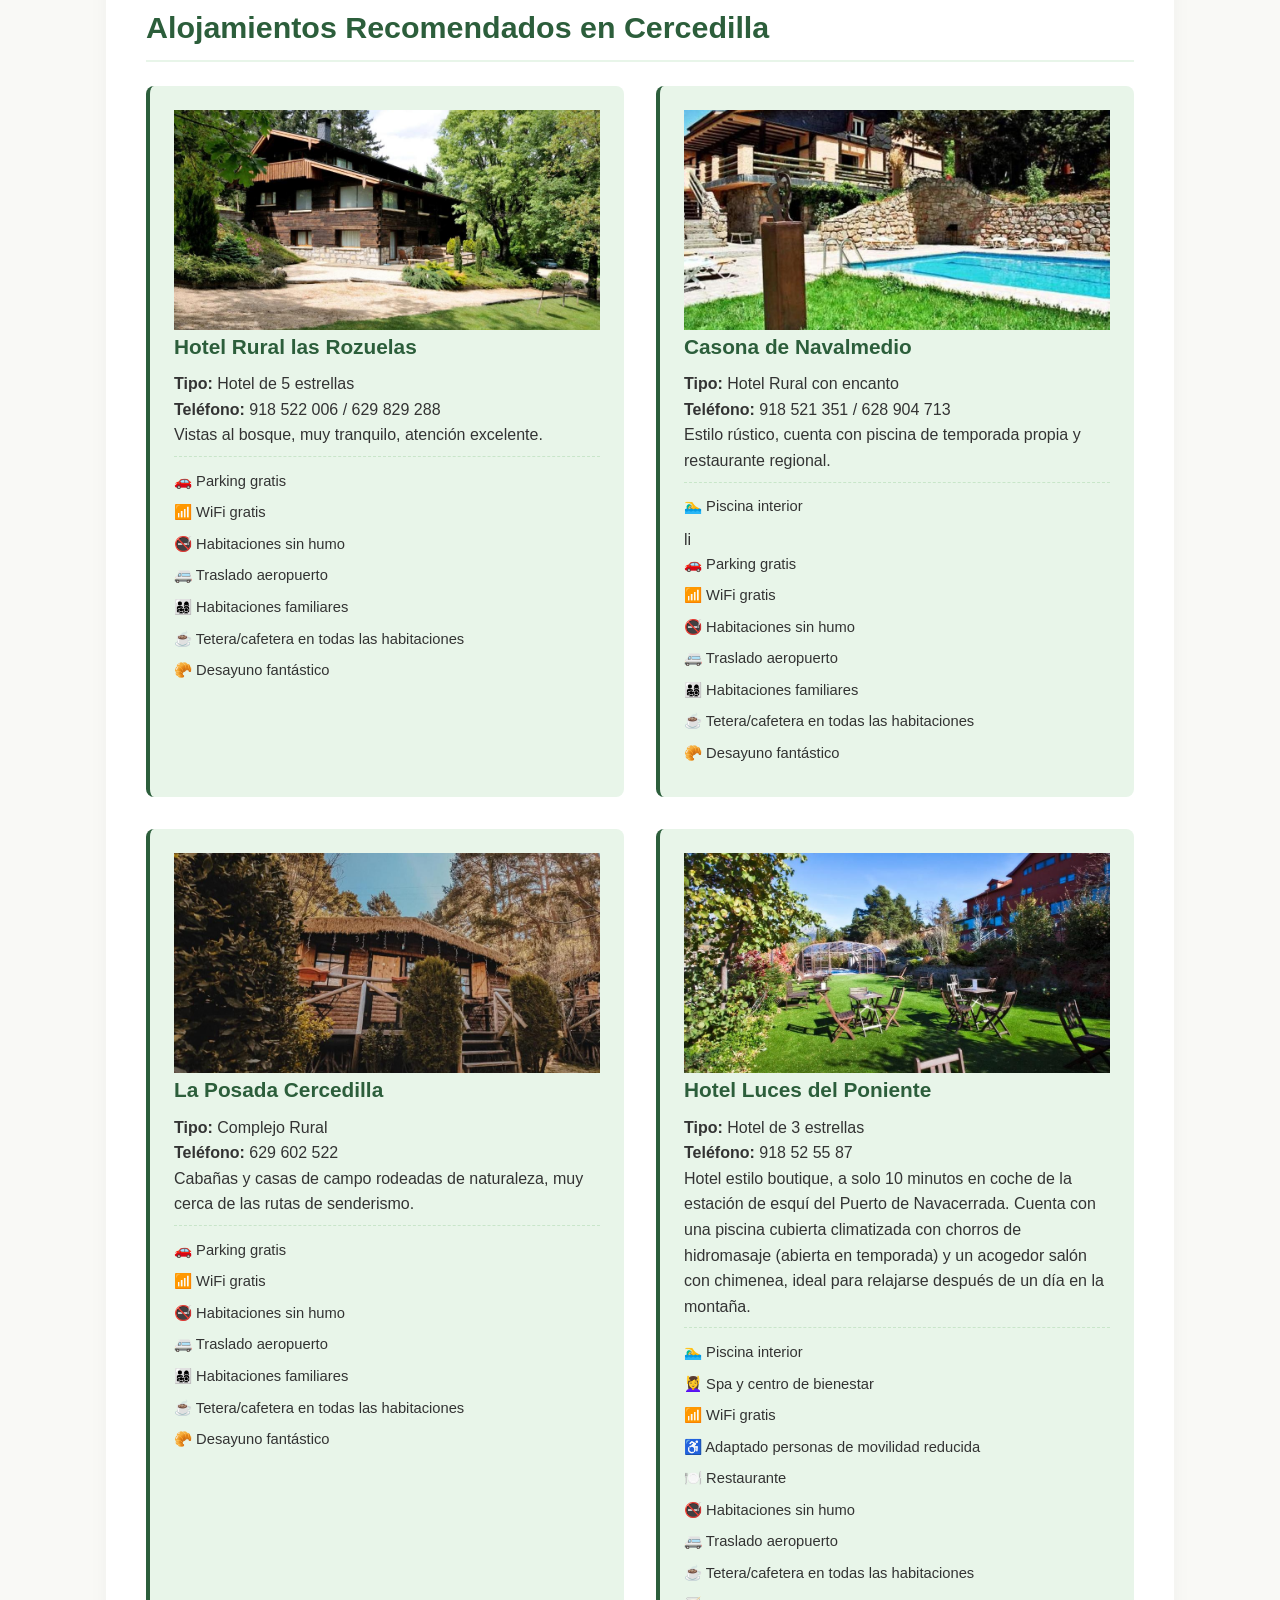
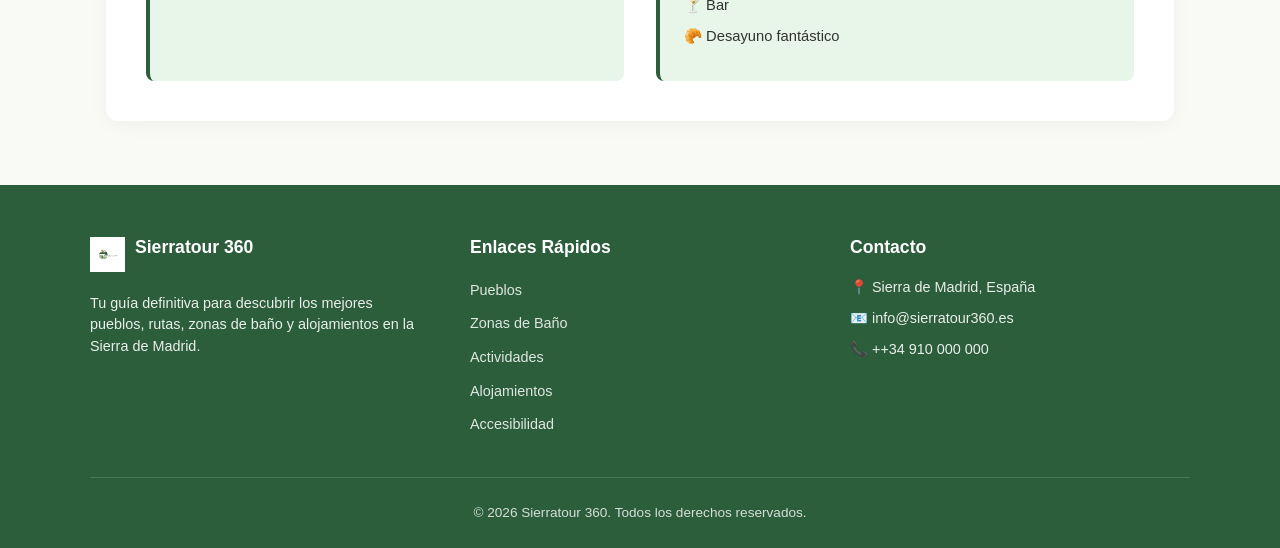
==== commit 84efbc7e: "Fix HTML encoding issues in index.html" ====
--- a/index.html
+++ b/index.html
@@ -194,6 +194,7 @@
                     <p><strong>Teléfono:</strong> 918 521 351 / 628 904 713</p>
                     <p>Estilo rústico, cuenta con piscina de temporada propia y restaurante regional.</p>
                     <ul class="amenities-list">
+                        <li>🏊‍♂️ Piscina interior</li>li
                         <li>🚗 Parking gratis</li>
                         <li>📶 WiFi gratis</li>
                         <li>🚭 Habitaciones sin humo</li>
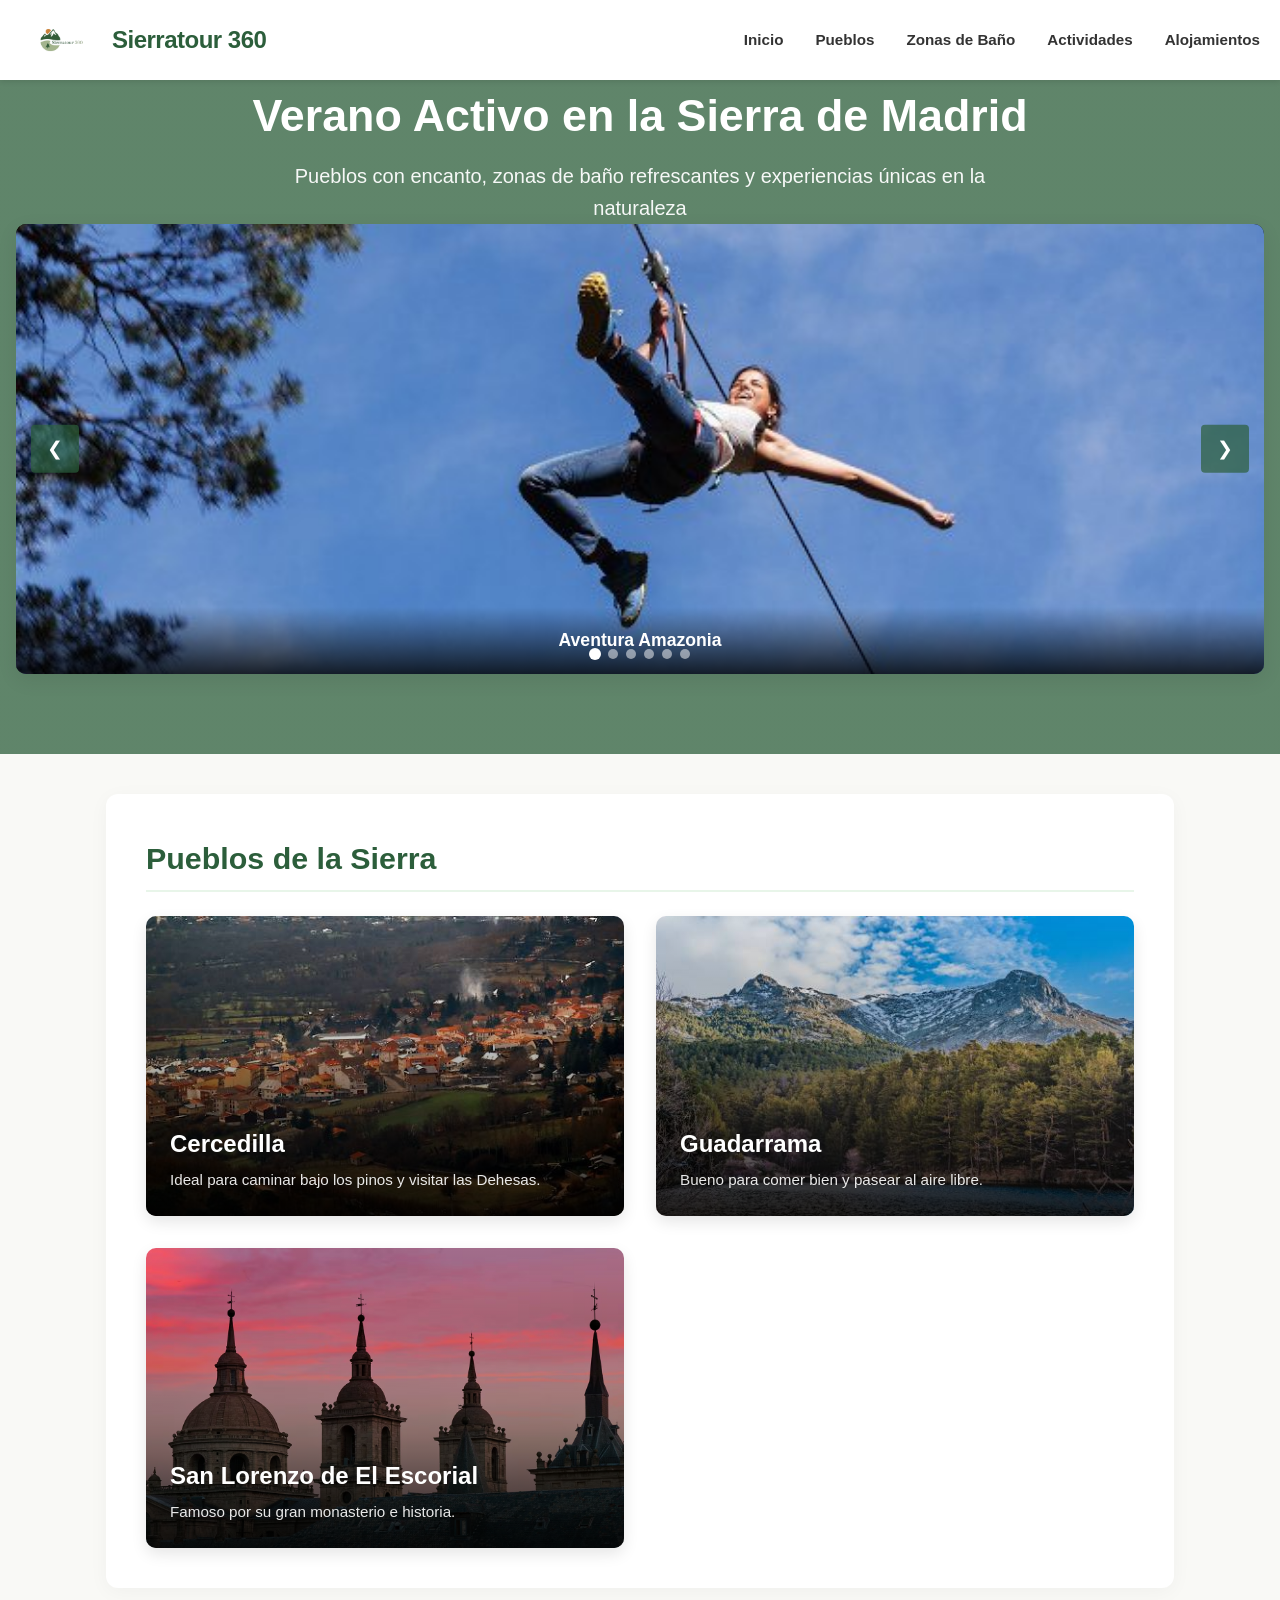
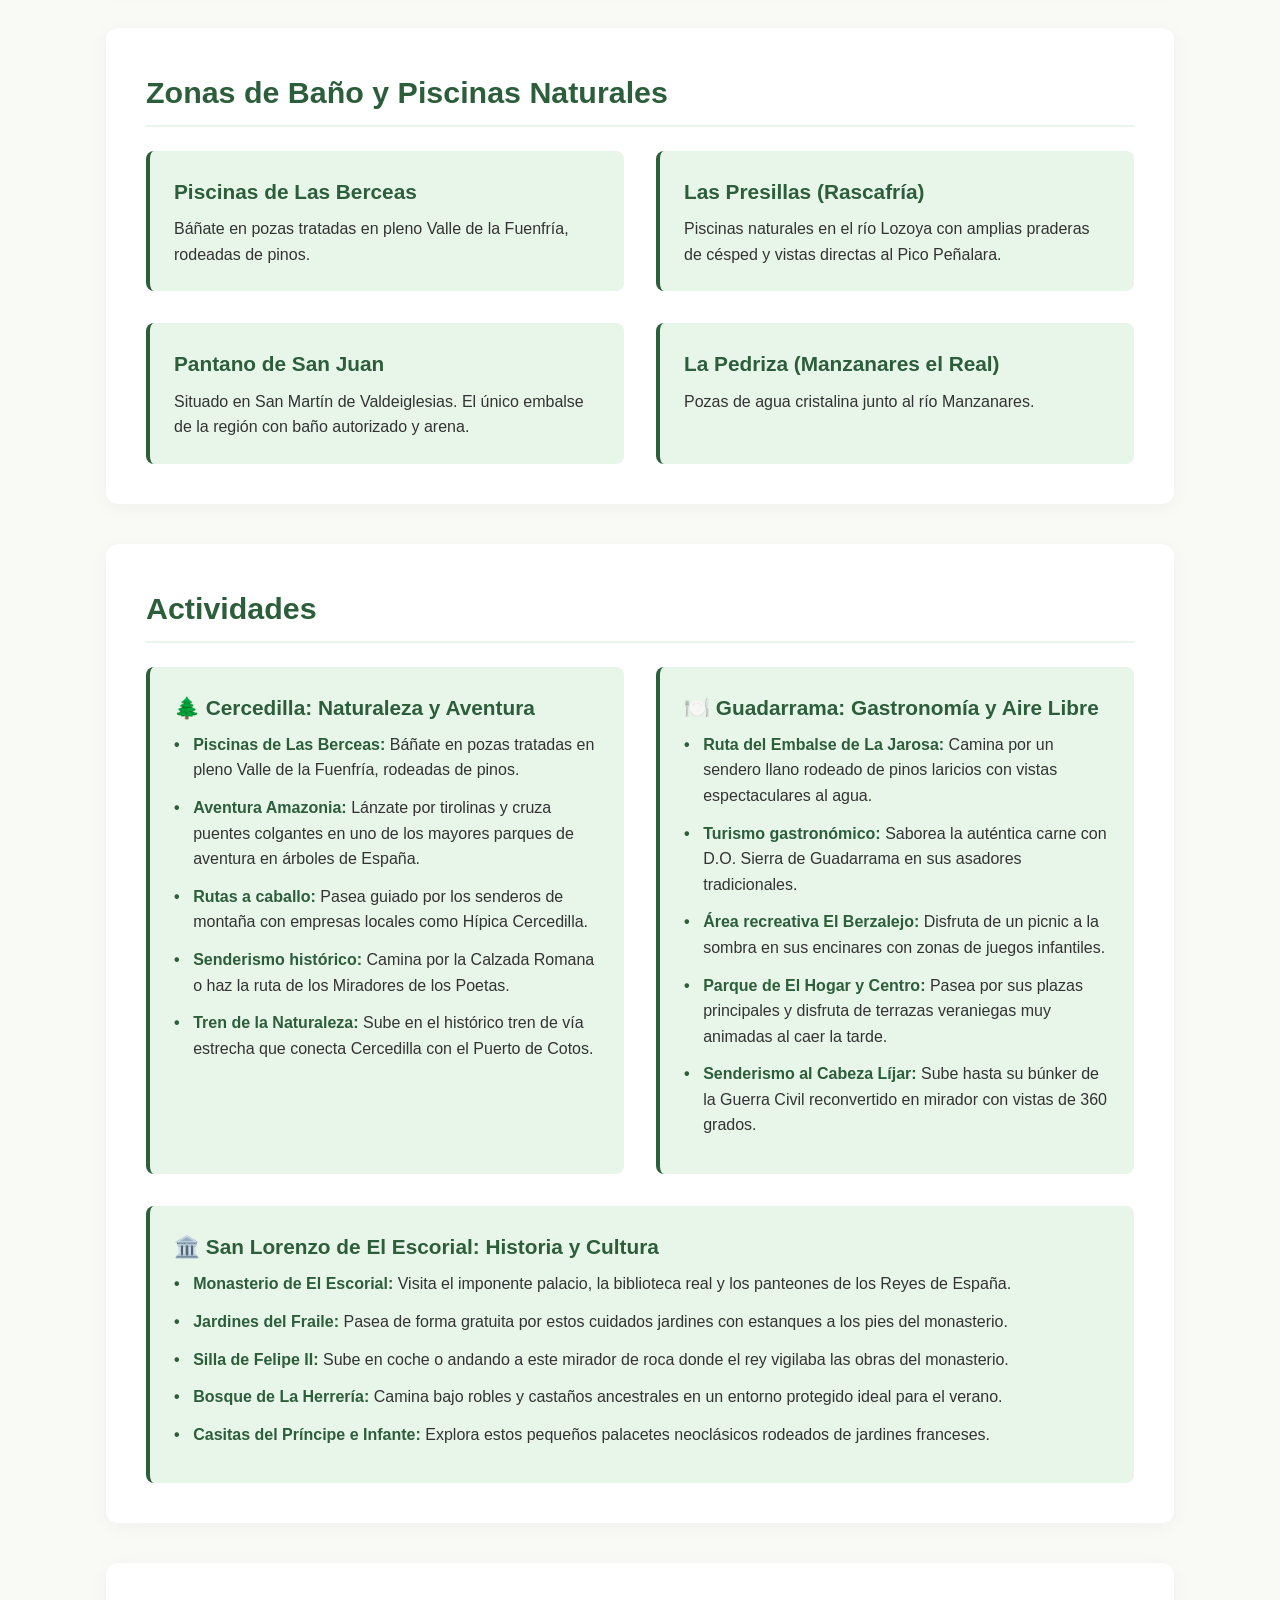
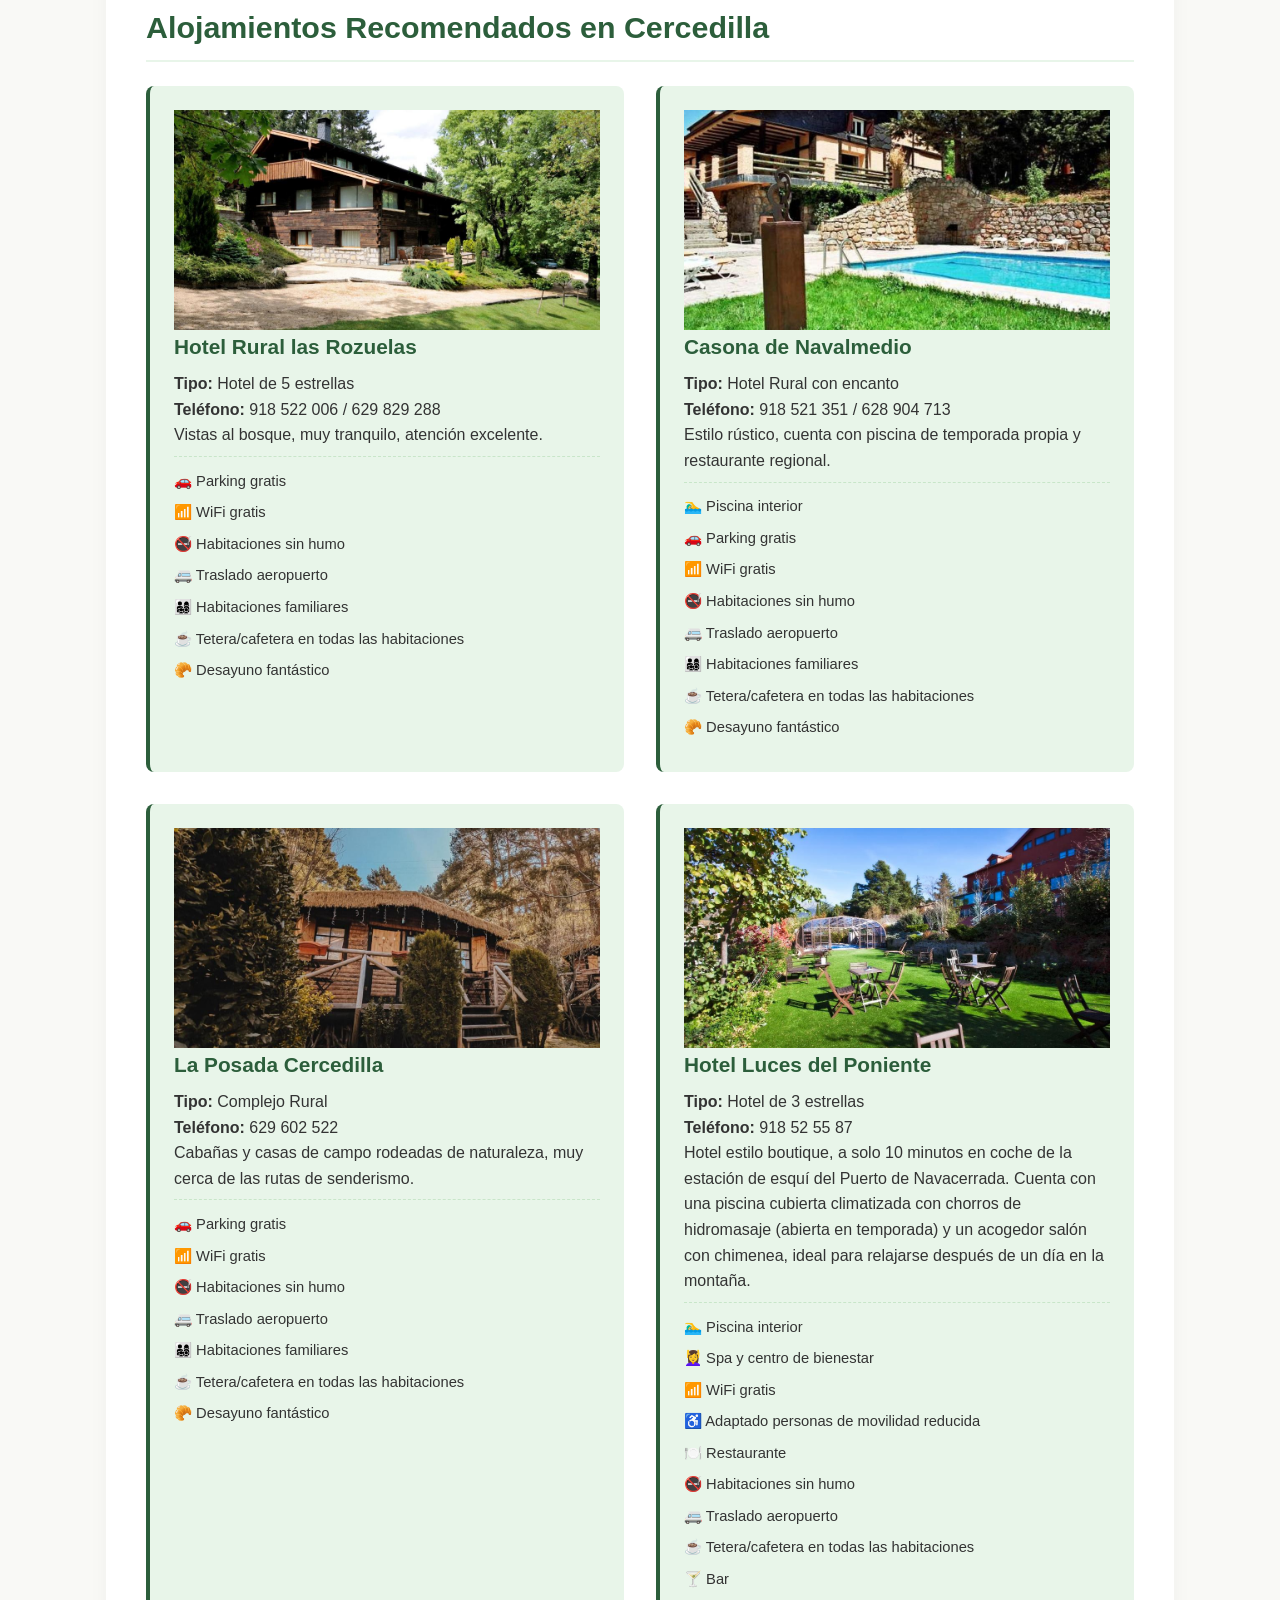
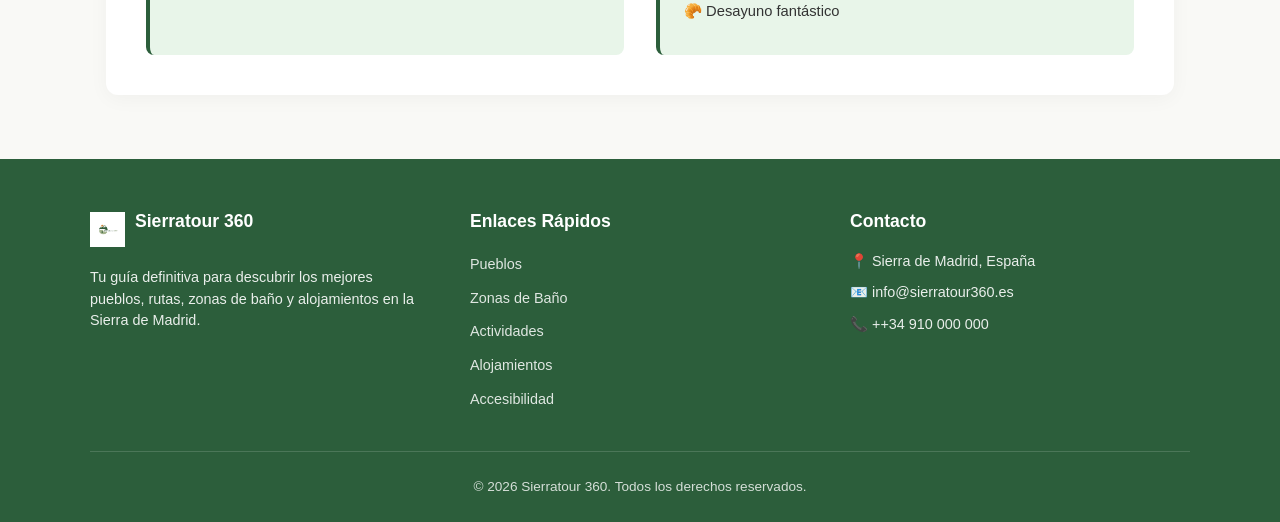
==== commit 8f9e9a6d: "Fix HTML encoding issues in index.html" ====
--- a/index.html
+++ b/index.html
@@ -194,7 +194,7 @@
                     <p><strong>Teléfono:</strong> 918 521 351 / 628 904 713</p>
                     <p>Estilo rústico, cuenta con piscina de temporada propia y restaurante regional.</p>
                     <ul class="amenities-list">
-                        <li>🏊‍♂️ Piscina interior</li>li
+                        <li>🏊‍♂️ Piscina interior</li>
                         <li>🚗 Parking gratis</li>
                         <li>📶 WiFi gratis</li>
                         <li>🚭 Habitaciones sin humo</li>
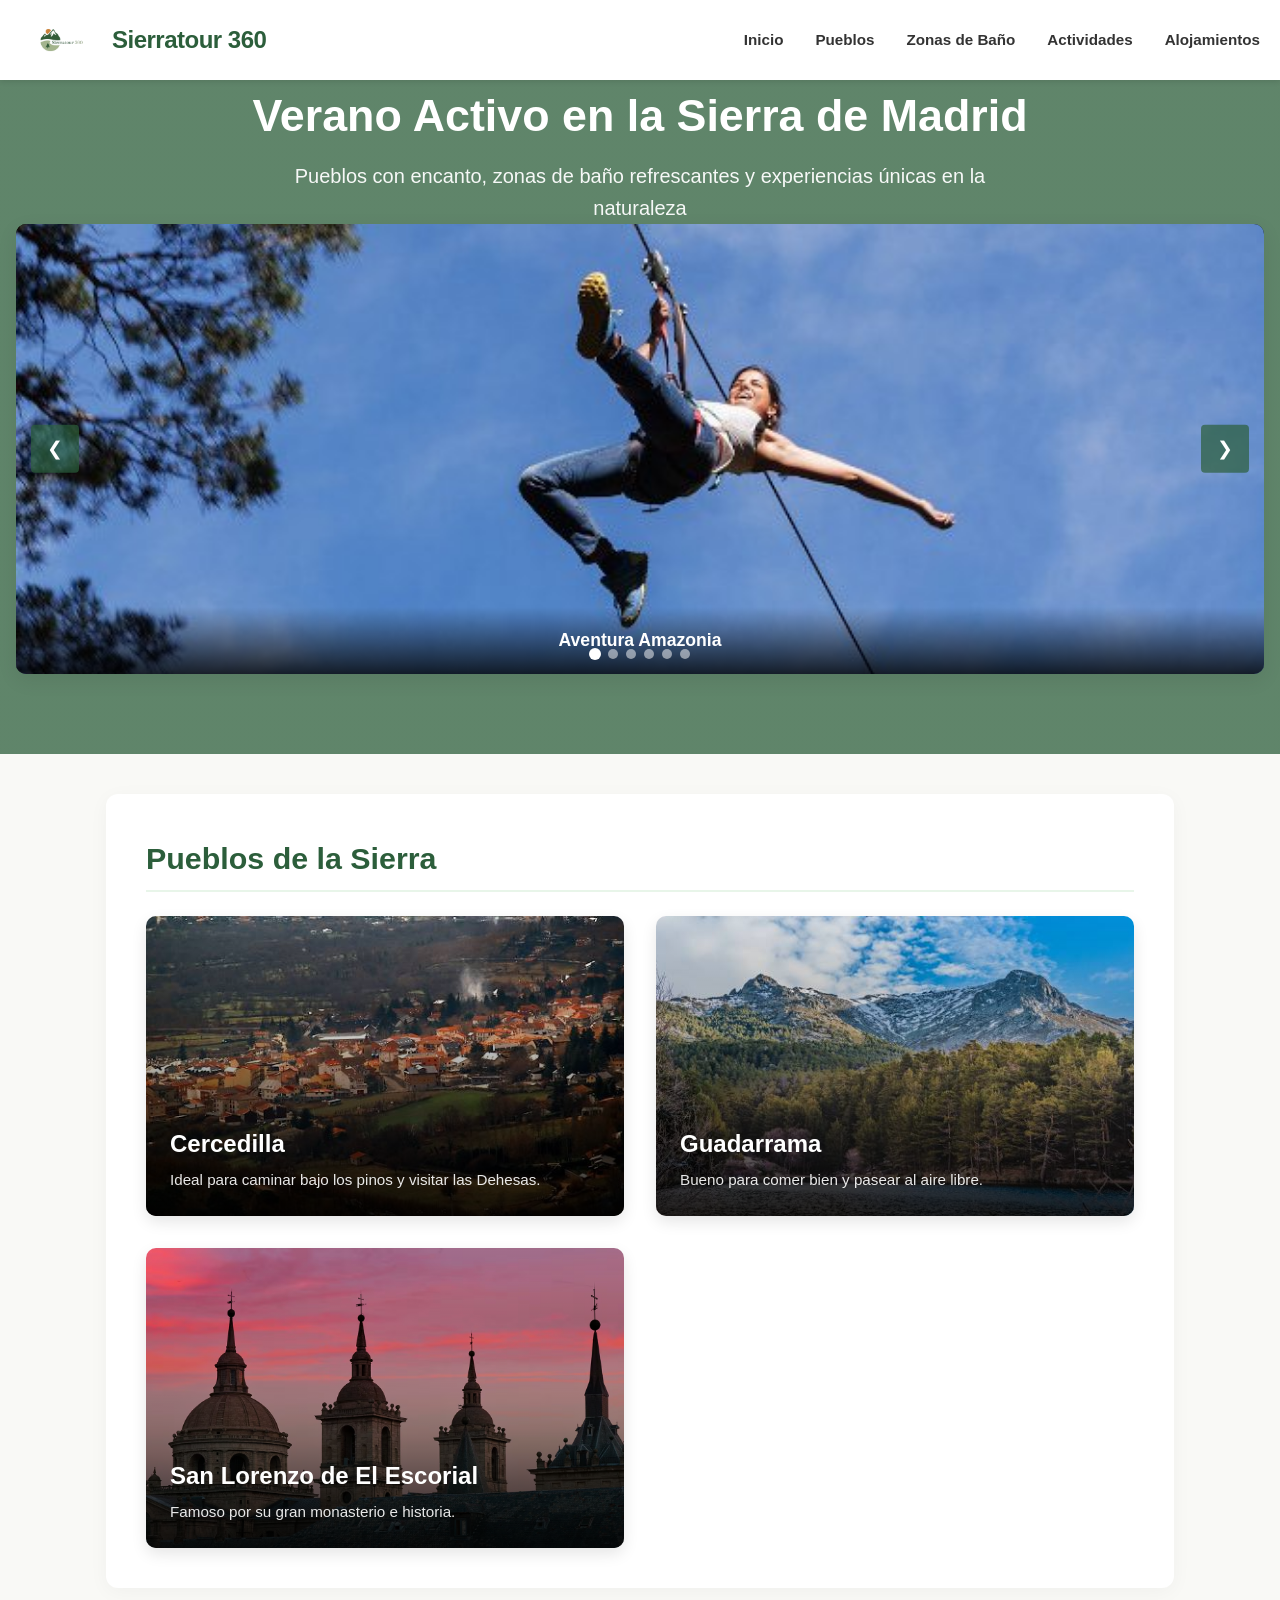
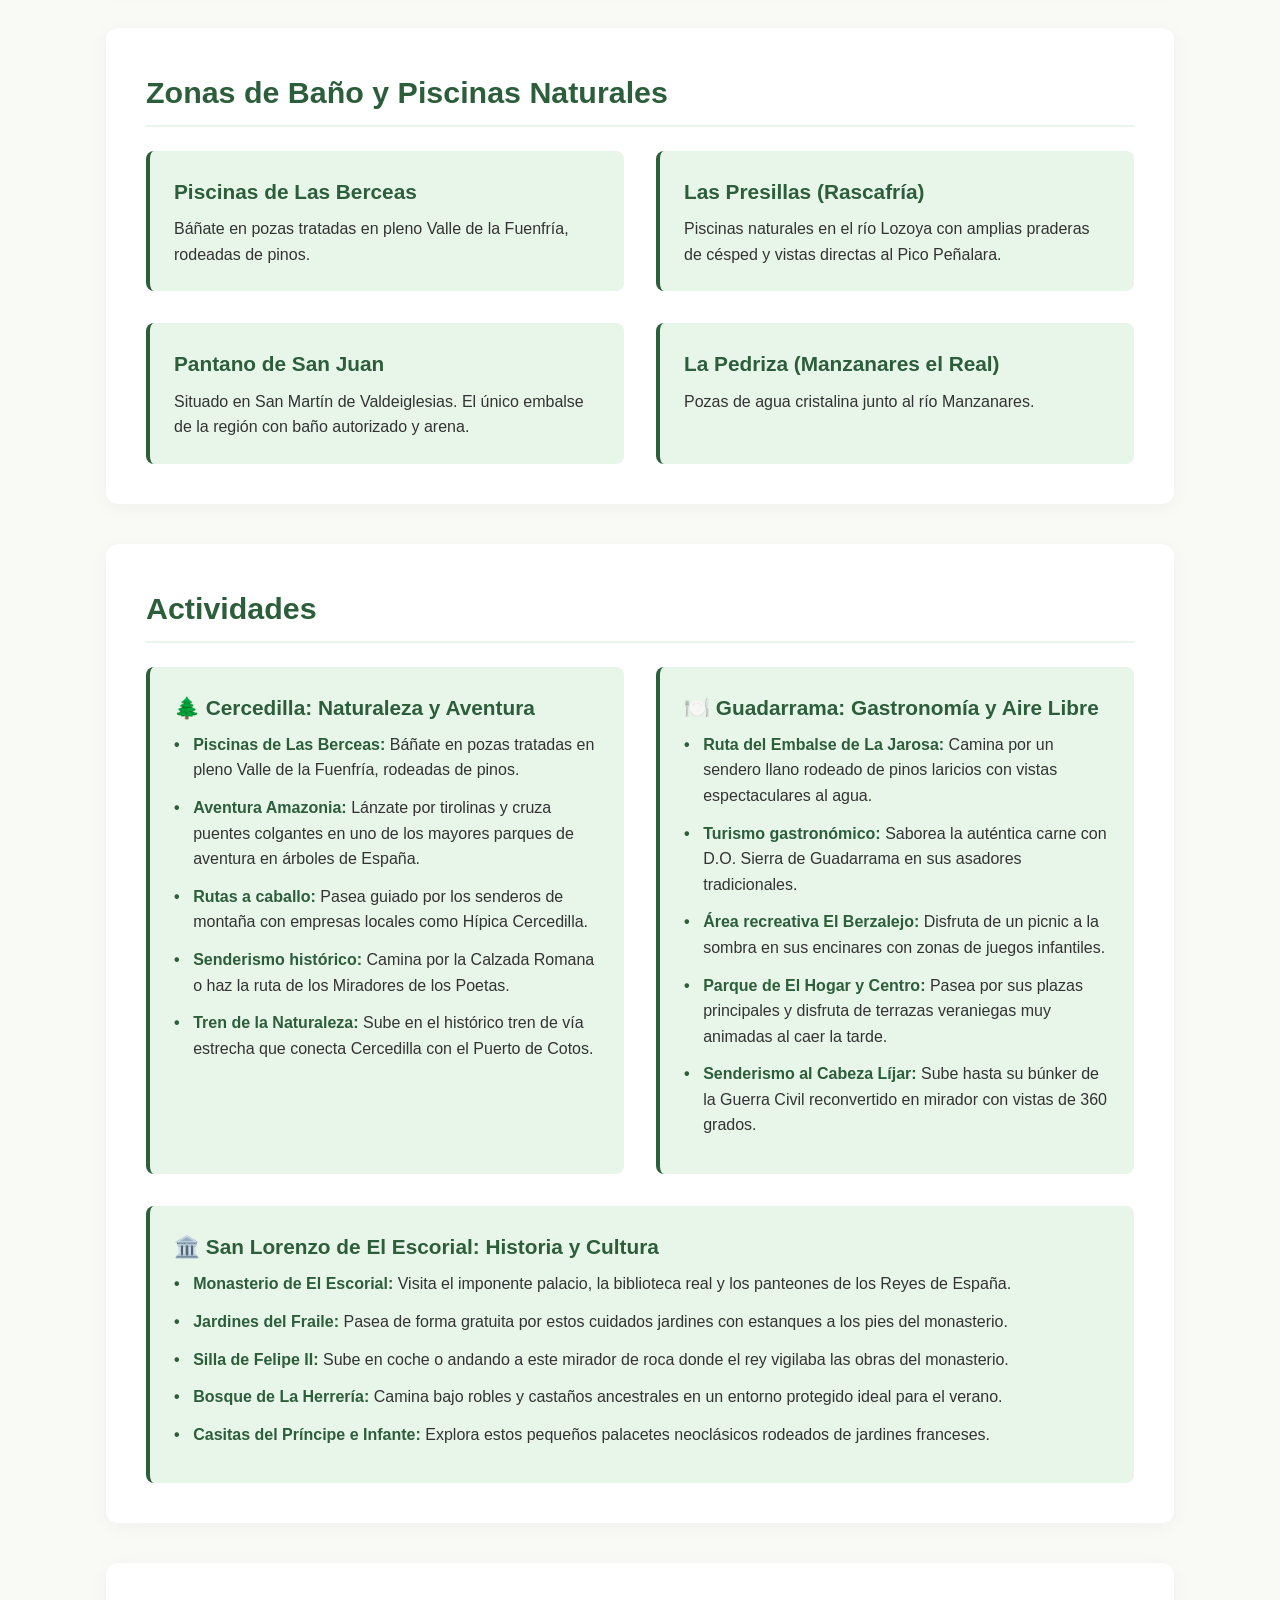
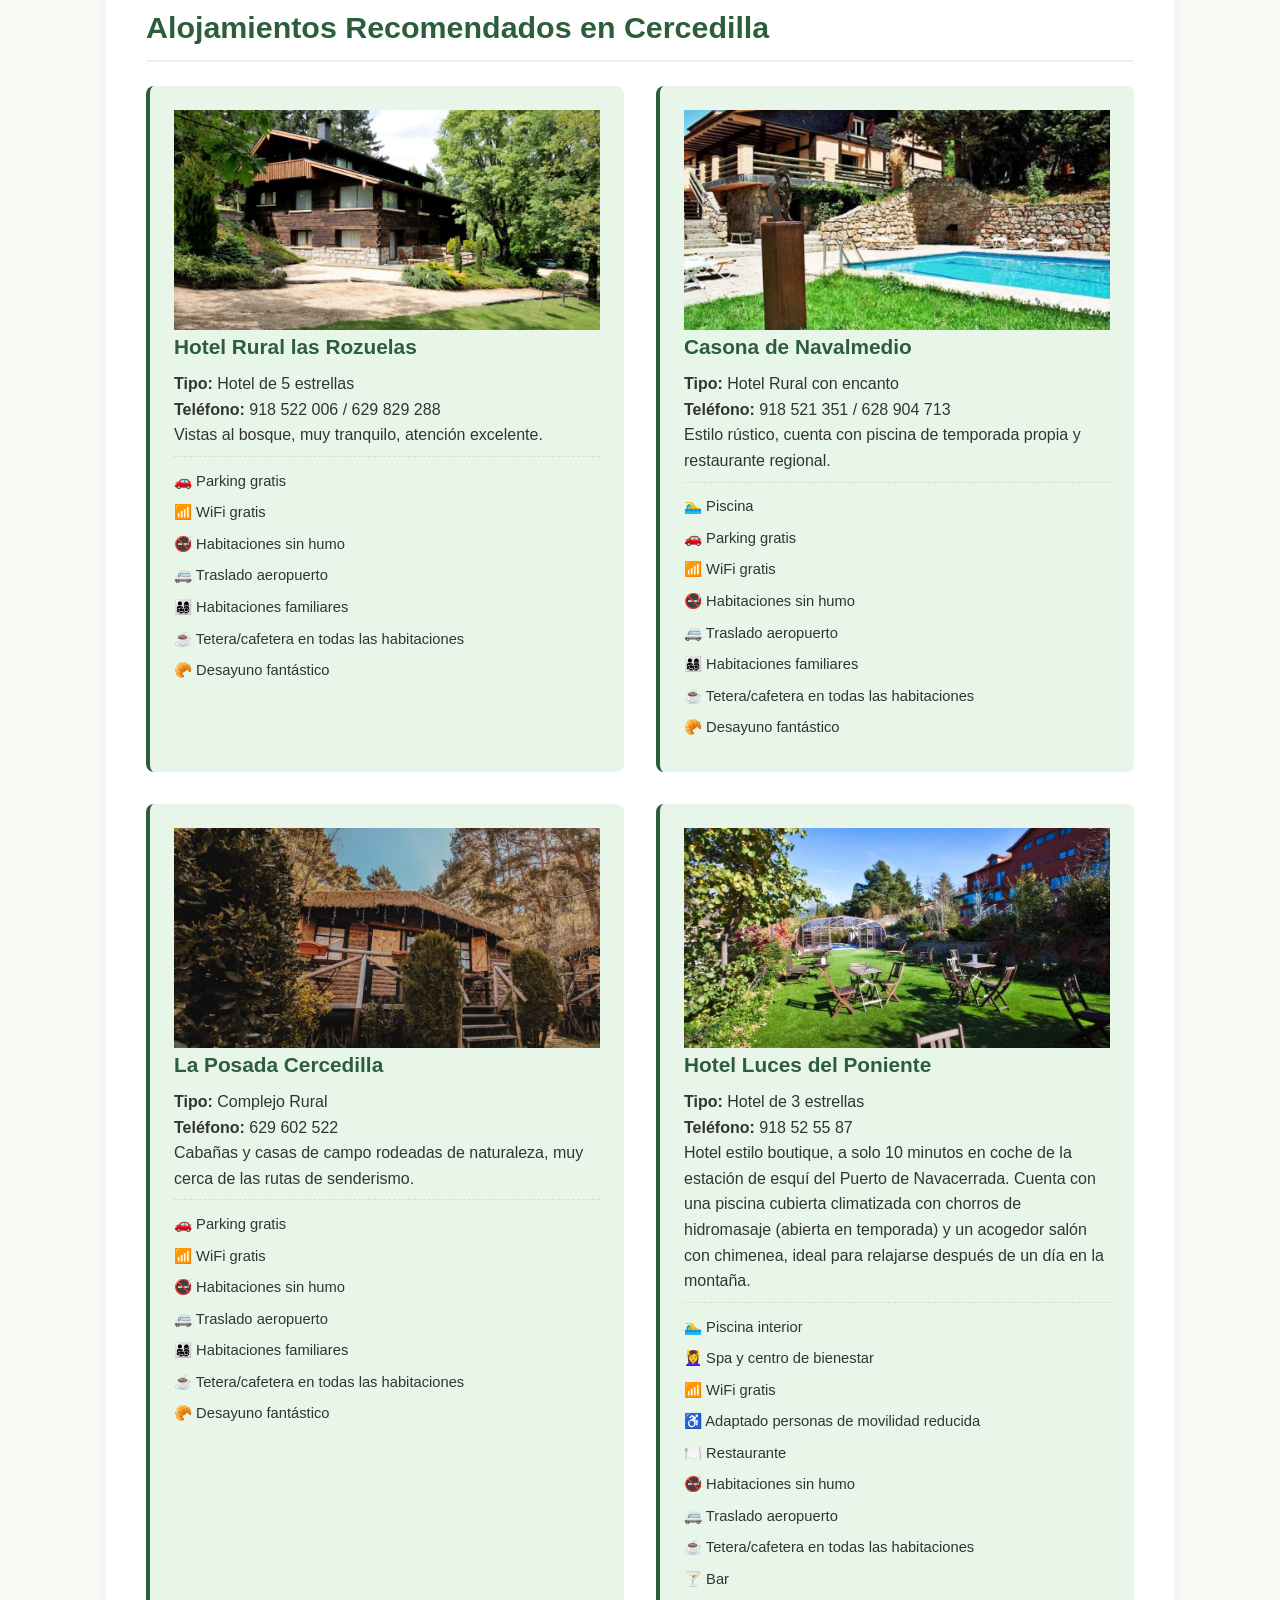
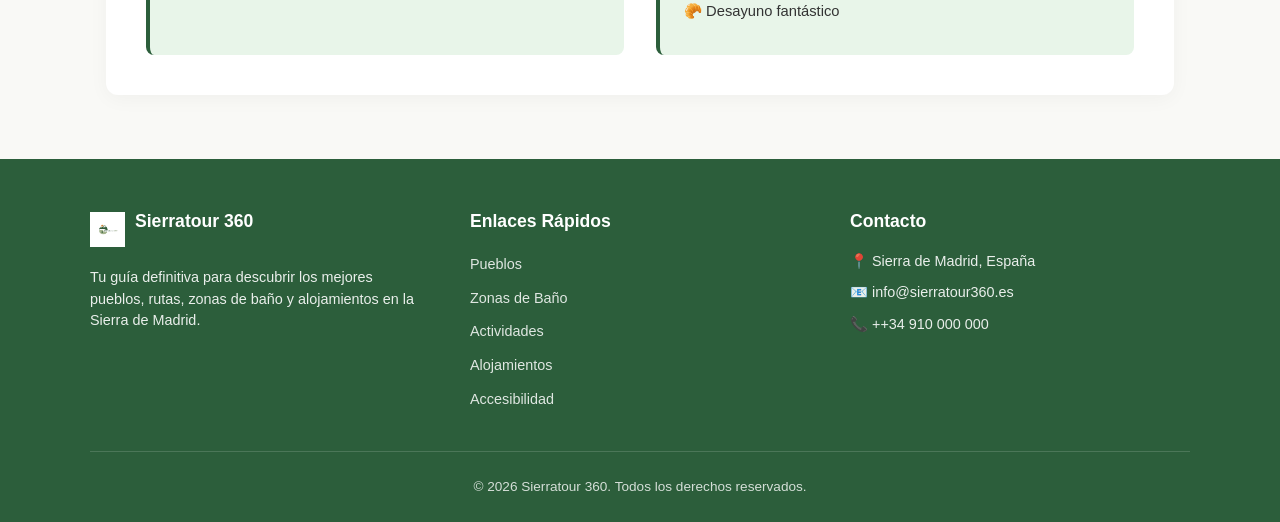
==== commit b7270ecc: "Fix HTML encoding issues in index.html" ====
--- a/index.html
+++ b/index.html
@@ -194,7 +194,7 @@
                     <p><strong>Teléfono:</strong> 918 521 351 / 628 904 713</p>
                     <p>Estilo rústico, cuenta con piscina de temporada propia y restaurante regional.</p>
                     <ul class="amenities-list">
-                        <li>🏊‍♂️ Piscina interior</li>
+                        <li>🏊‍♂️ Piscina</li>
                         <li>🚗 Parking gratis</li>
                         <li>📶 WiFi gratis</li>
                         <li>🚭 Habitaciones sin humo</li>
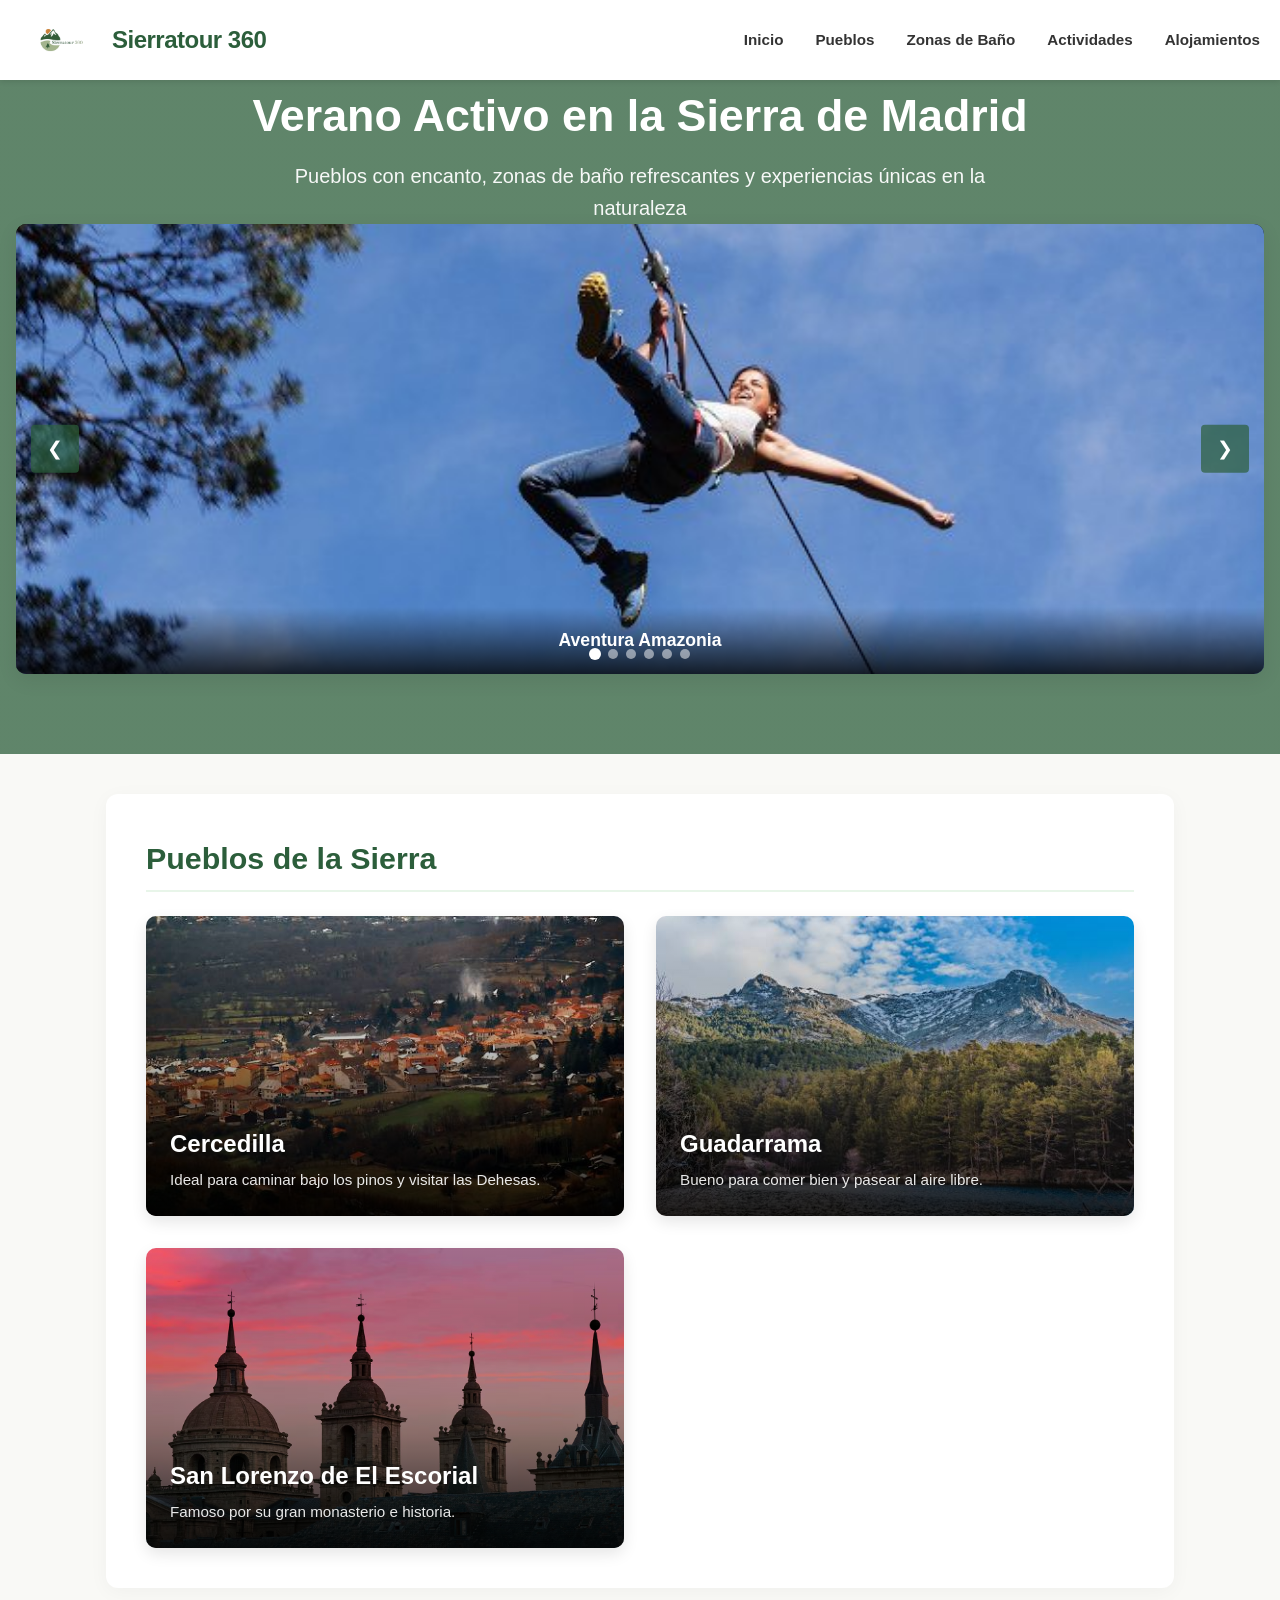
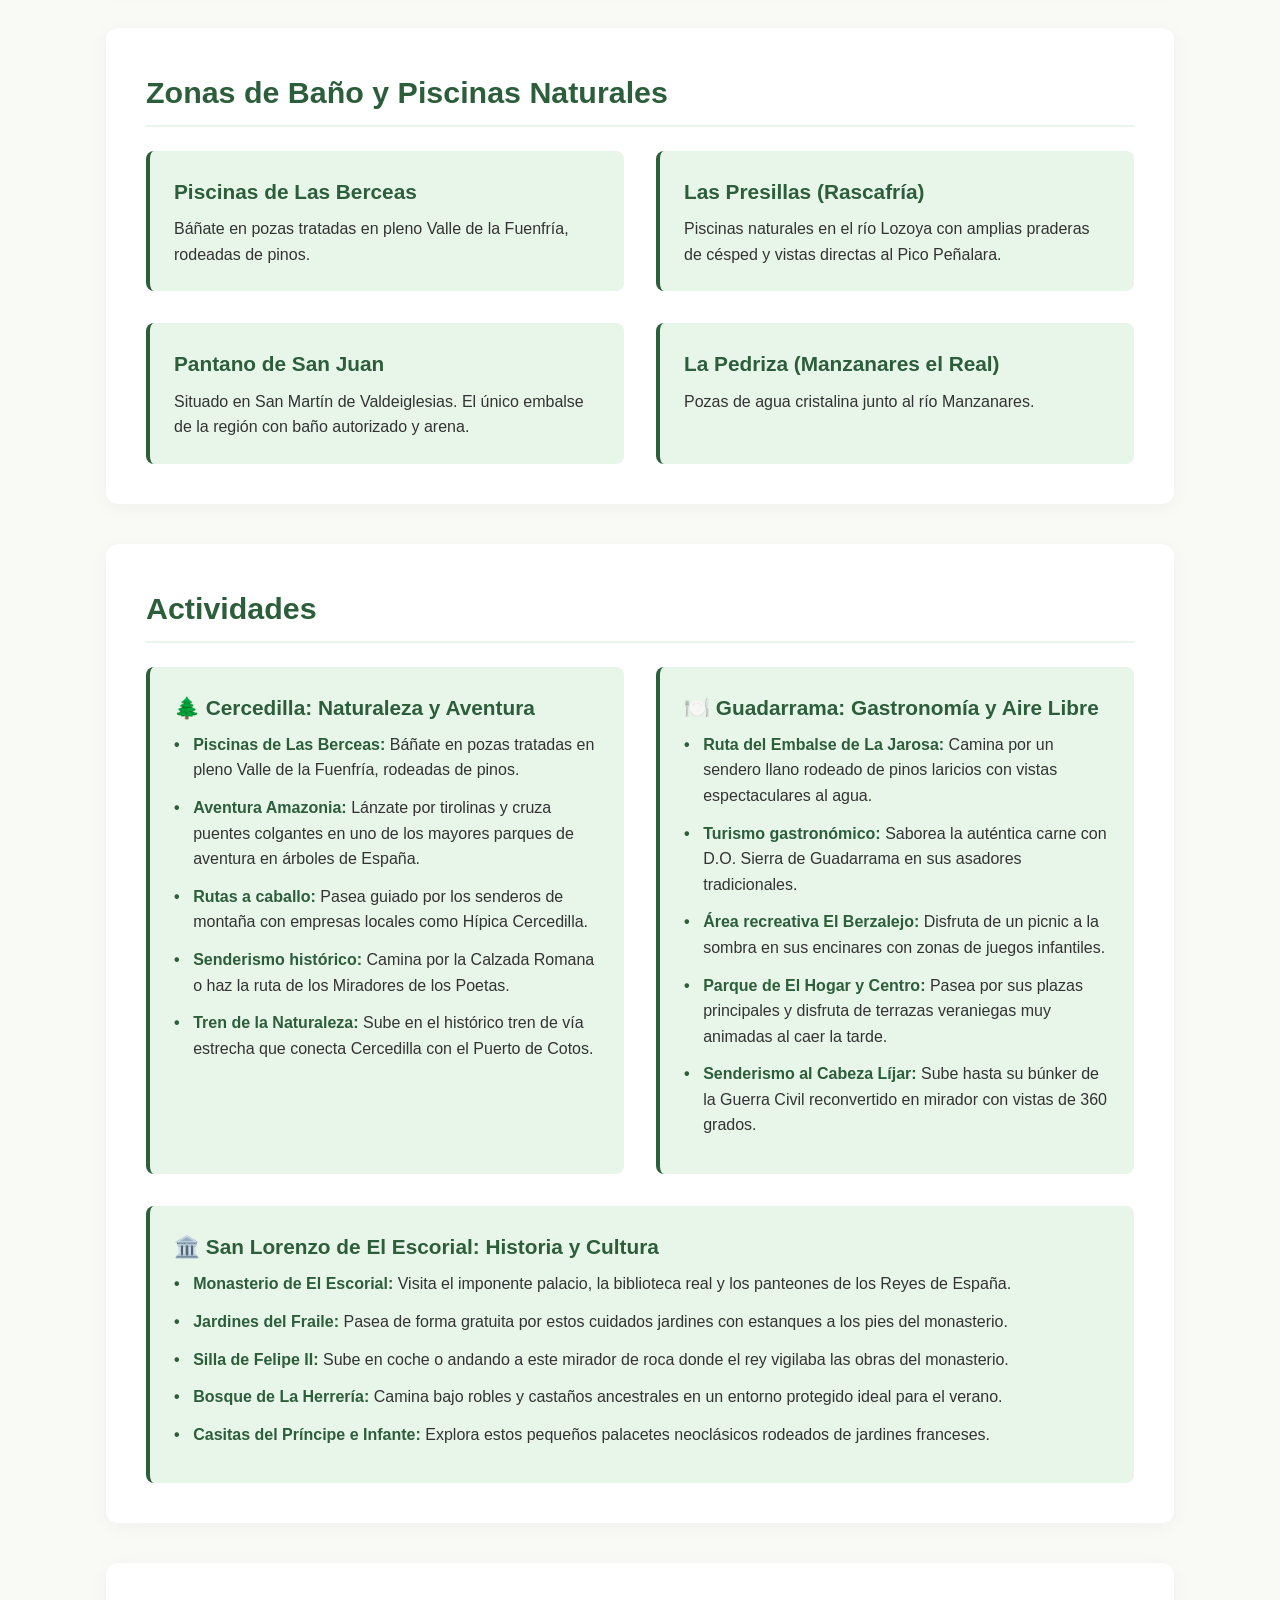
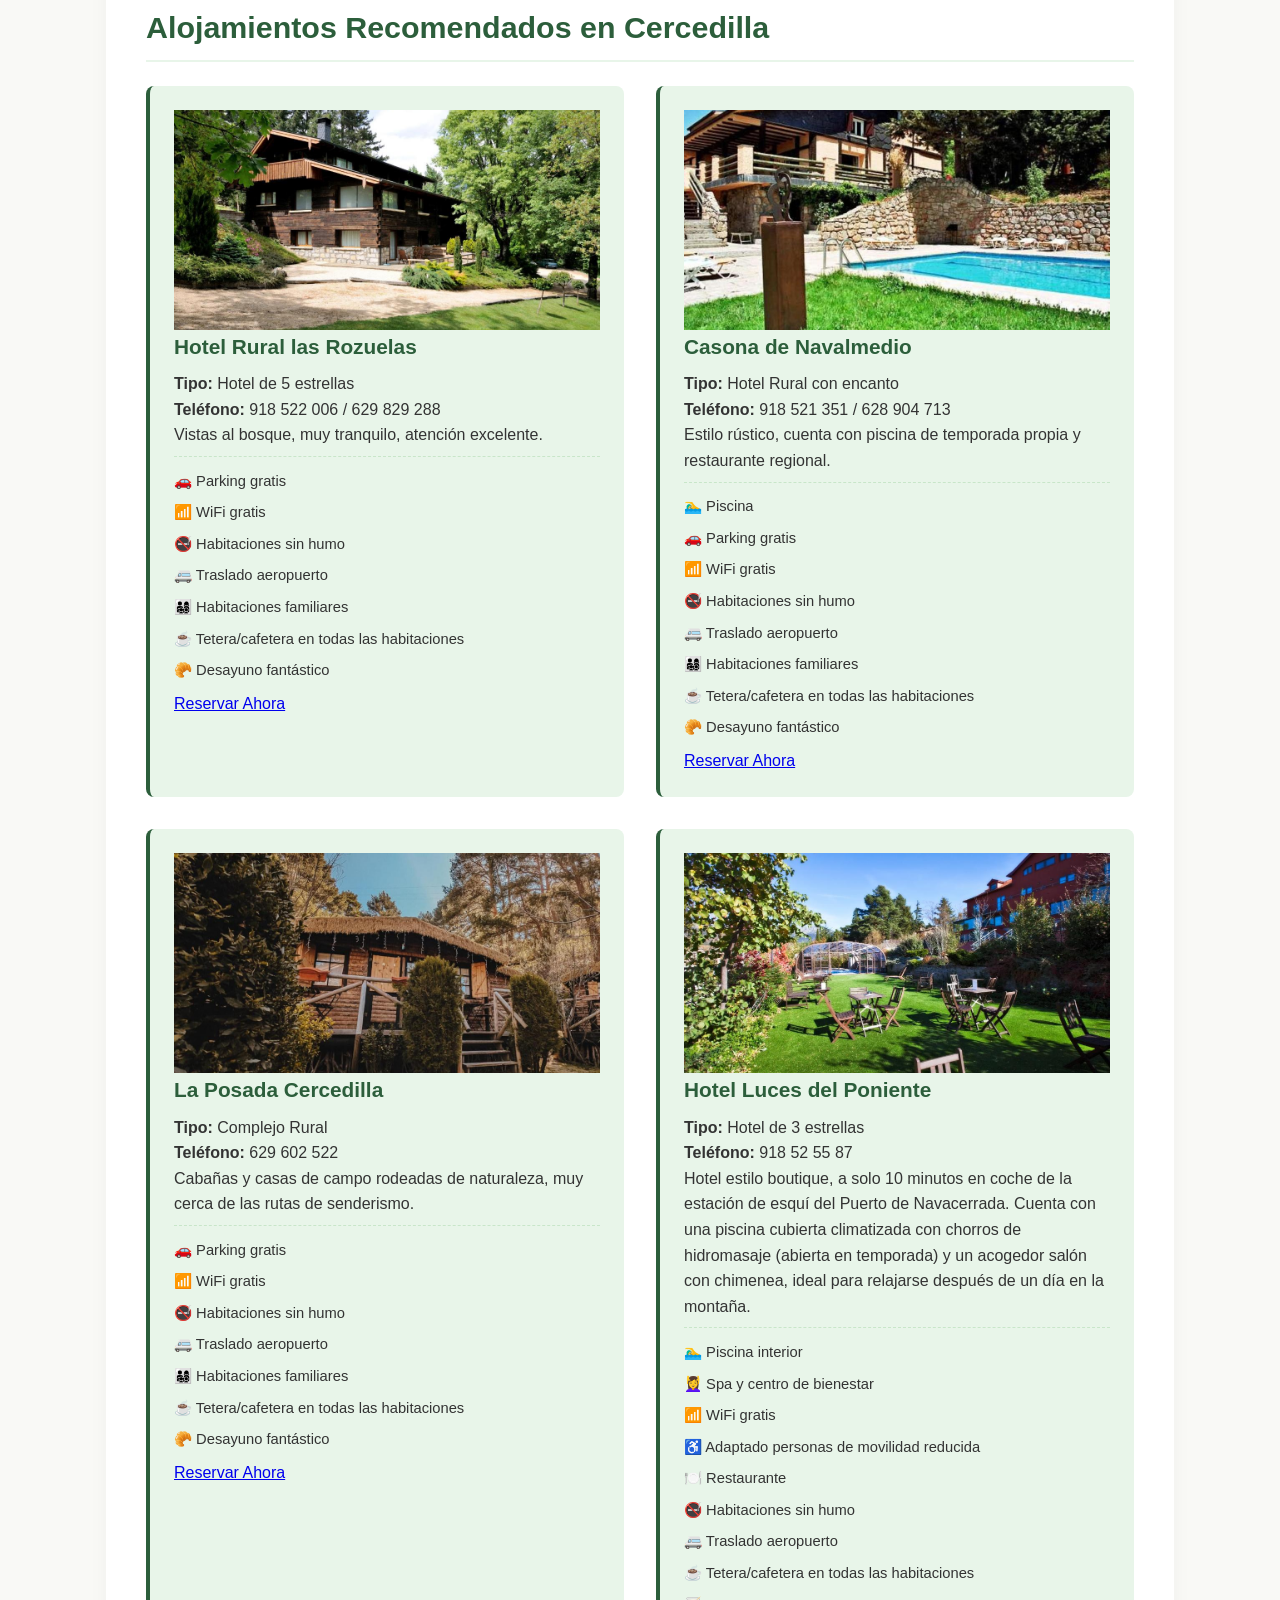
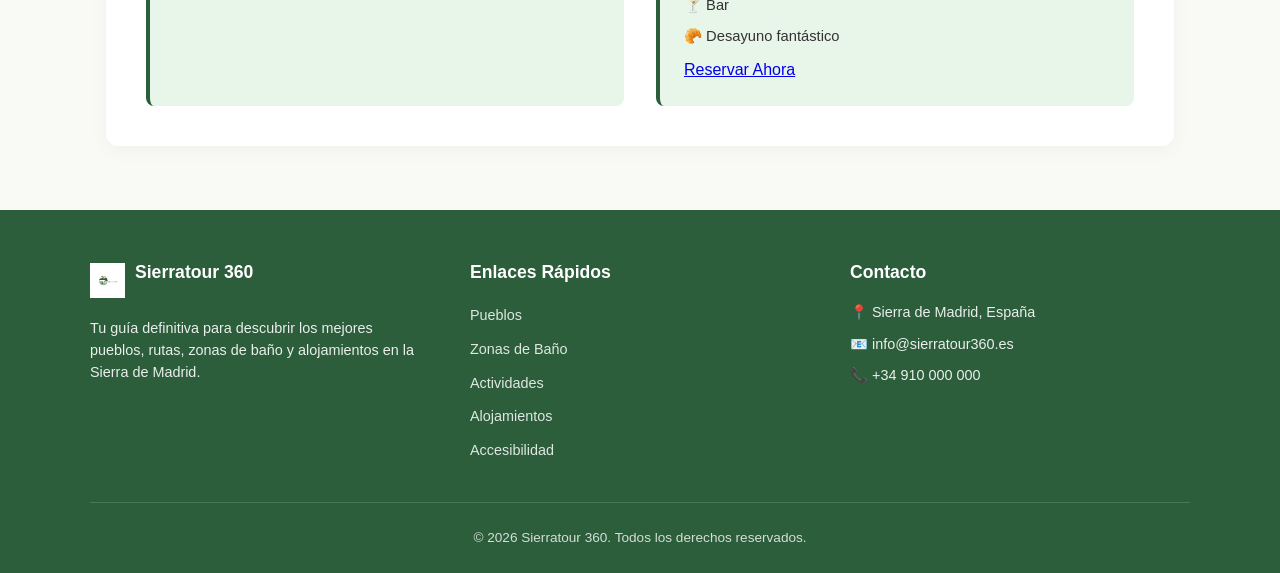
==== commit 7b81979d: "Update index.html" ====
--- a/index.html
+++ b/index.html
@@ -183,7 +183,9 @@
                         <li>👨‍👩‍👧‍👦 Habitaciones familiares</li>
                         <li>☕ Tetera/cafetera en todas las habitaciones</li>
                         <li>🥐 Desayuno fantástico</li>
-                    </ul>
+                        
+                    </ul>
+<a href="https://www.booking.com/hotel/es/rural-las-rozuelas.es.html?aid=311090&label=rural-las-rozuelas-w9z*ThY8y8XwNP*VBLmI4QS161721706953%3Apl%3Ata%3Ap1%3Ap2%3Aac%3Aap%3Aneg%3Afi%3Atikwd-29915603603%3Alp9061038%3Ali%3Adec%3Adm%3Appccp%3DUmFuZG9tSVYkc2RlIyh9YcGt_tphEo8pawEozW2KQ80&sid=69a84a8c37f76461ae164687ed1aa746&dest_id=-377574&dest_type=city&dist=0&group_adults=2&group_children=0&hapos=1&hpos=1&no_rooms=1&req_adults=2&req_children=0&room1=A%2CA&sb_price_type=total&sr_order=popularity&srepoch=1785250840&srpvid=0cab693d922e05f0&type=total&ucfs=1&activeTab=photosGallery&chal_t=1785342056564&force_referer=" target="_blank" class="button-reserva">Reservar Ahora</a>
                 </div>
                 <div class="card">
                     <div class="card-img-container">
@@ -194,7 +196,7 @@
                     <p><strong>Teléfono:</strong> 918 521 351 / 628 904 713</p>
                     <p>Estilo rústico, cuenta con piscina de temporada propia y restaurante regional.</p>
                     <ul class="amenities-list">
-                        <li>🏊‍♂️ Piscina</li>
+                        <li>🏊‍♂️ Piscina </li>
                         <li>🚗 Parking gratis</li>
                         <li>📶 WiFi gratis</li>
                         <li>🚭 Habitaciones sin humo</li>
@@ -203,6 +205,7 @@
                         <li>☕ Tetera/cafetera en todas las habitaciones</li>
                         <li>🥐 Desayuno fantástico</li>
                     </ul>
+                    <a href="https://www.booking.com/hotel/es/casona-de-navalmedio.es.html?aid=311090&label=casona-de-navalmedio-w9z*ThY8y8XwNP*VBLmI4QS161721706953%3Apl%3Ata%3Ap1%3Ap2%3Aac%3Aap%3Aneg%3Afi%3Atikwd-29915603603%3Alp9061038%3Ali%3Adec%3Adm%3Appccp%3DUmFuZG9tSVYkc2RlIyh9YcGt_tphEo8pawEozW2KQ80&sid=69a84a8c37f76461ae164687ed1aa746&dest_id=-377574&dest_type=city&dist=0&group_adults=2&group_children=0&hapos=1&hpos=1&no_rooms=1&req_adults=2&req_children=0&room1=A%2CA&sb_price_type=total&sr_order=popularity&srepoch=1785250840&srpvid=0cab693d922e05f0&type=total&ucfs=1&activeTab=photosGallery&chal_t=1785342056564&force_referer=" target="_blank" class="button-reserva">Reservar Ahora</a>
                 </div>
                 <div class="card">
                     <div class="card-img-container">
@@ -221,6 +224,7 @@
                         <li>☕ Tetera/cafetera en todas las habitaciones</li>
                         <li>🥐 Desayuno fantástico</li>
                     </ul>
+                    <a href="https://www.booking.com/hotel/es/bungalows-la-posada.es.html?aid=356980&label=gog235jc-10CAsoRkIUY2Fzb25hLWRlLW5hdmFsbWVkaW9IClgDaEaIAQGYATO4ARfIAQzYAQPoAQH4AQGIAgGoAgG4Ao-Lo9MGwAIB0gIkNTYxOGU5OTItZWU3Ni00NTU5LTk2MDQtYTNiYmY4MDVjNDFm2AIB4AIB&sid=69a84a8c37f76461ae164687ed1aa746&dest_id=-377574&dest_type=city&dist=0&group_adults=2&group_children=0&hapos=4&hpos=4&no_rooms=1&req_adults=2&req_children=0&room1=A%2CA&sb_price_type=total&sr_order=popularity&srepoch=1785251484&srpvid=9da86a48d0a5039f&type=total&ucfs=1&activeTab=photosGallery" target="_blank" class="button-reserva">Reservar Ahora</a>
                 </div>
                 <div class="card">
                     <div class="card-img-container">
@@ -242,7 +246,7 @@
                         <li>🍸 Bar</li>
                         <li>🥐 Desayuno fantástico</li>
                     </ul>
-                </div>
+                       <a href="https://www.booking.com/hotel/es/luces-del-poniente.es.html?aid=311090&label=rural-las-rozuelas-w9z*ThY8y8XwNP*VBLmI4QS161721706953%3Apl%3Ata%3Ap1%3Ap2%3Aac%3Aap%3Aneg%3Afi%3Atikwd-29915603603%3Alp9061038%3Ali%3Adec%3Adm%3Appccp%3DUmFuZG9tSVYkc2RlIyh9YcGt_tphEo8pawEozW2KQ80&sid=69a84a8c37f76461ae164687ed1aa746&dest_id=-377574&dest_type=city&dist=0&group_adults=2&group_children=0&hapos=9&hpos=9&no_rooms=1&req_adults=2&req_children=0&room1=A%2CA&sb_price_type=total&sr_order=popularity&srepoch=1785251694&srpvid=6e6f6a23fadc0698&type=total&ucfs=1&activeTab=photosGallery#availability" target="_blank" class="button-reserva">Reservar Ahora</a>
             </div>
         </section>
     </main>
@@ -273,7 +277,7 @@
                 <h4>Contacto</h4>
                 <p>📍 Sierra de Madrid, España</p>
                 <p>📧 info@sierratour360.es</p>
-                <p>📞 ++34 910 000 000</p>
+                <p>📞 +34 910 000 000</p>
             </div>
         </div>
         
